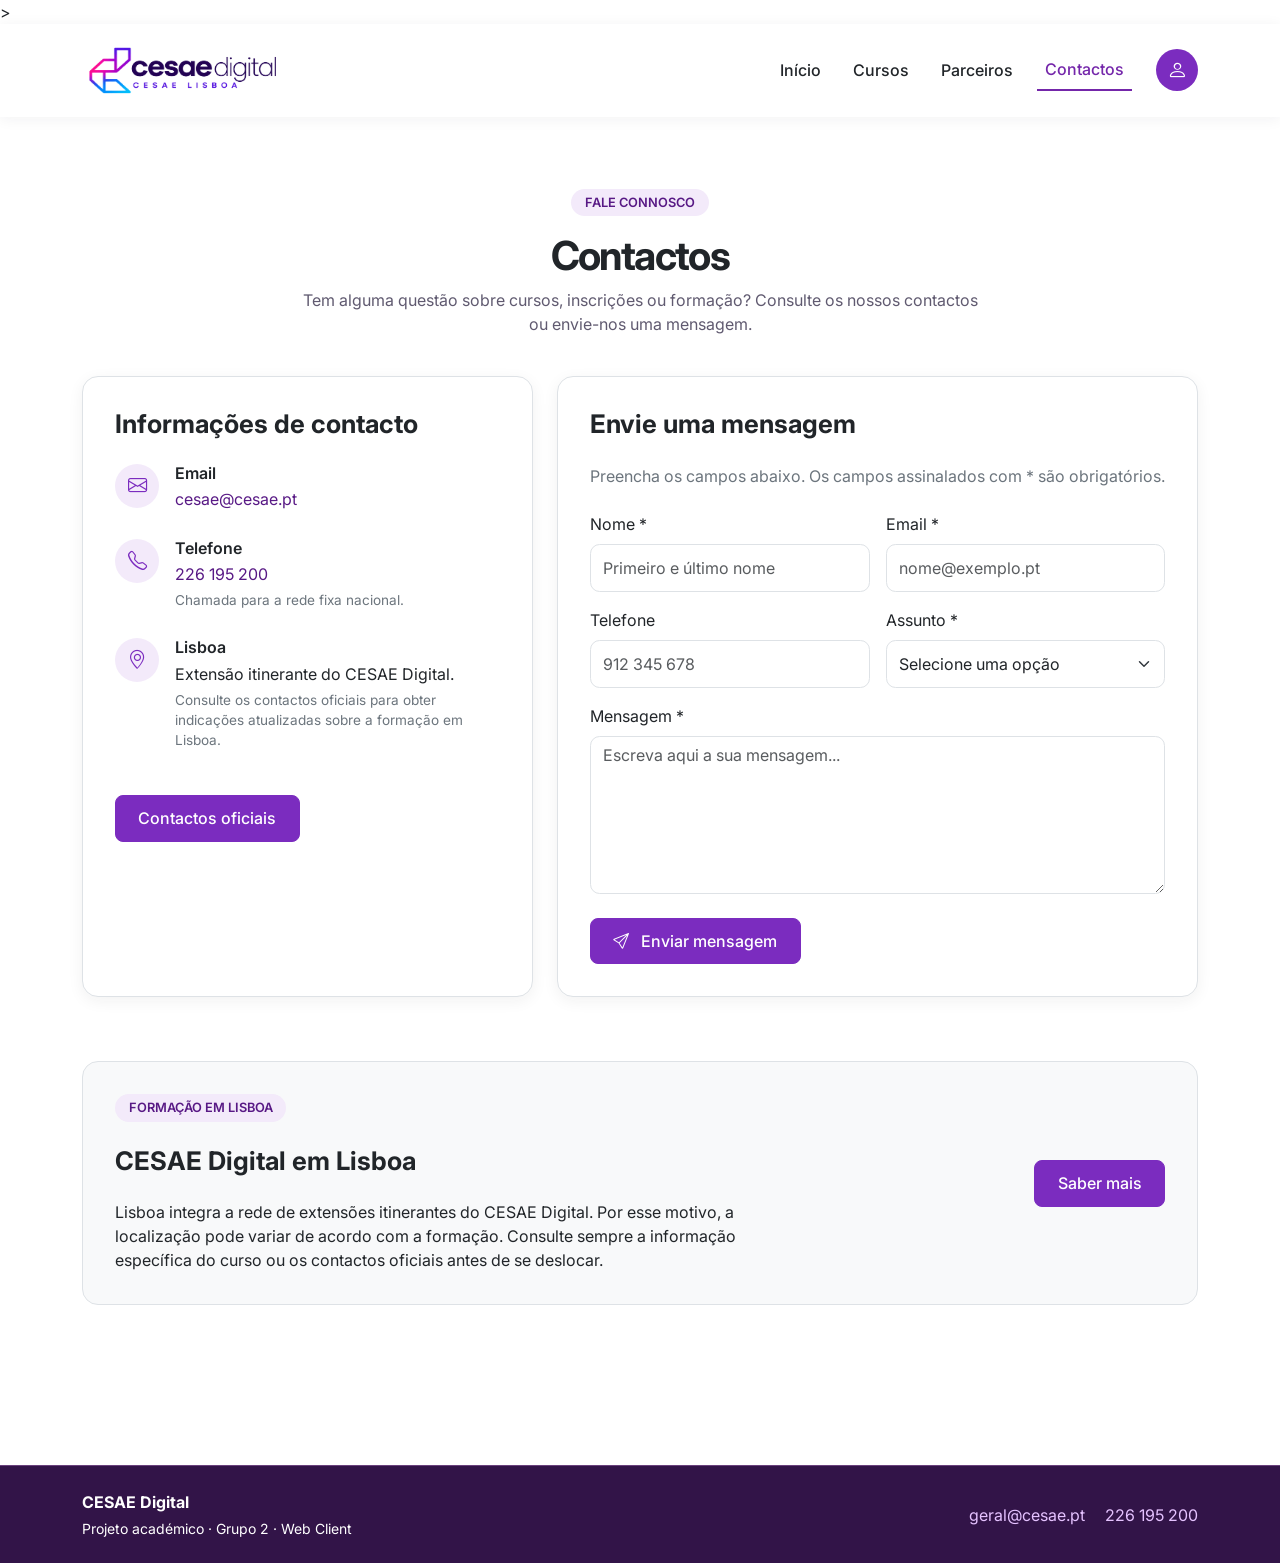
==== pages/contactos.html @ a9287a9b "Revert "Contactos uni index style"" ====
<!doctype html>
<html lang="pt-PT">

<head>
    <meta charset="UTF-8">

    <meta
        name="viewport"
        content="width=device-width, initial-scale=1.0"
    >

    <meta
        name="description"
        content="Contactos do CESAE Digital Lisboa. Consulte os contactos gerais ou envie uma mensagem."
    >

    <title>Contactos | CESAE Digital</title>

    <!-- Favicon -->
    <link rel="icon" href="/images/icons/favicon.png" type="image/png">
    >

    <!-- Fonte -->
    <link
        href="https://fonts.googleapis.com/css2?family=Inter:wght@400;500;600;700&display=swap"
        rel="stylesheet"
    >

    <!-- Bootstrap CSS -->
    <link
        href="https://cdn.jsdelivr.net/npm/bootstrap@5.3.8/dist/css/bootstrap.min.css"
        rel="stylesheet"
    >

    <!-- Bootstrap Icons -->
    <link
        href="https://cdn.jsdelivr.net/npm/bootstrap-icons@1.11.3/font/bootstrap-icons.min.css"
        rel="stylesheet"
    >

    <!-- CSS próprio -->
    <link
        rel="stylesheet"
        href="../css/contactos.css"
    >
</head>


<body>

    <!-- ========================================
         NAVBAR
         ======================================== -->

    <nav class="navbar navbar-expand-lg sticky-top">

        <div class="container">

            <!-- Logótipo -->
            <a
                class="navbar-brand"
                href="../index.html"
            >
                <img
                    src="../images/icons/cesae-digital-logo1.png"
                    alt="CESAE Digital"
                    class="logo-cesae"
                >
            </a>


            <!-- Botão hamburguer -->
            <button
                class="navbar-toggler"
                type="button"
                data-bs-toggle="collapse"
                data-bs-target="#mainNav"
                aria-controls="mainNav"
                aria-expanded="false"
                aria-label="Abrir menu"
            >
                <span class="navbar-toggler-icon"></span>
            </button>


            <!-- Menu -->
            <div
                class="collapse navbar-collapse"
                id="mainNav"
            >

                <ul
                    class="navbar-nav ms-auto align-items-lg-center gap-lg-3"
                >

                    <li class="nav-item">
                        <a
                            class="nav-link"
                            href="../index.html"
                        >
                            Início
                        </a>
                    </li>


                    <li class="nav-item">
                        <a
                            class="nav-link"
                            href="cursos.html"
                        >
                            Cursos
                        </a>
                    </li>


                    <li class="nav-item">
                        <a
                            class="nav-link"
                            href="parceiros.html"
                        >
                            Parceiros
                        </a>
                    </li>


                    <li class="nav-item">
                        <a
                            class="nav-link active"
                            aria-current="page"
                            href="contactos.html"
                        >
                            Contactos
                        </a>
                    </li>


                    <!-- Login -->
                    <li class="nav-item">

                        <a
                            class="btn-login ms-lg-2 mt-2 mt-lg-0"
                            href="login.html"
                            aria-label="Iniciar sessão"
                        >
                            <i class="bi bi-person"></i>
                        </a>

                    </li>

                </ul>

            </div>

        </div>

    </nav>


    <!-- ========================================
         CONTEÚDO PRINCIPAL
         ======================================== -->

    <main class="container pb-5">


        <!-- Cabeçalho -->
        <header class="page-header">

            <span class="eyebrow">
                FALE CONNOSCO
            </span>

            <h1>
                Contactos
            </h1>

            <p>
                Tem alguma questão sobre cursos, inscrições ou formação?
                Consulte os nossos contactos ou envie-nos uma mensagem.
            </p>

        </header>


        <!-- Contactos + formulário -->
        <section
            class="section-block"
            aria-labelledby="contactos-title"
        >

            <div class="row g-4 align-items-stretch">


                <!-- Informações -->
                <div class="col-12 col-lg-5">

                    <article class="contact-card h-100">

                        <h2
                            id="contactos-title"
                            class="section-heading"
                        >
                            Informações de contacto
                        </h2>


                        <!-- Email -->
                        <div class="contact-item">

                            <span
                                class="contact-icon"
                                aria-hidden="true"
                            >
                                <i class="bi bi-envelope"></i>
                            </span>

                            <div>

                                <h3>
                                    Email
                                </h3>

                                <a href="mailto:cesae@cesae.pt">
                                    cesae@cesae.pt
                                </a>

                            </div>

                        </div>


                        <!-- Telefone -->
                        <div class="contact-item">

                            <span
                                class="contact-icon"
                                aria-hidden="true"
                            >
                                <i class="bi bi-telephone"></i>
                            </span>

                            <div>

                                <h3>
                                    Telefone
                                </h3>

                                <a href="tel:+351226195200">
                                    226 195 200
                                </a>

                                <p class="contact-note">
                                    Chamada para a rede fixa nacional.
                                </p>

                            </div>

                        </div>


                        <!-- Lisboa -->
                        <div class="contact-item">

                            <span
                                class="contact-icon"
                                aria-hidden="true"
                            >
                                <i class="bi bi-geo-alt"></i>
                            </span>

                            <div>

                                <h3>
                                    Lisboa
                                </h3>

                                <p class="mb-1">
                                    Extensão itinerante do CESAE Digital.
                                </p>

                                <p class="contact-note">
                                    Consulte os contactos oficiais para obter
                                    indicações atualizadas sobre a formação em
                                    Lisboa.
                                </p>

                            </div>

                        </div>


                        <a
                            class="btn btn-brand mt-3"
                            href="https://www.cesaedigital.pt/fldrSite/pages/contact.aspx"
                            target="_blank"
                            rel="noopener noreferrer"
                        >
                            Contactos oficiais
                        </a>

                    </article>

                </div>


                <!-- Formulário -->
                <div class="col-12 col-lg-7">

                    <article class="contact-card h-100">

                        <h2 class="section-heading">
                            Envie uma mensagem
                        </h2>

                        <p class="form-intro">
                            Preencha os campos abaixo.
                            Os campos assinalados com * são obrigatórios.
                        </p>


                        <form
                            action="mailto:cesae@cesae.pt?subject=Contacto%20Website%20CESAE%20Lisboa"
                            method="post"
                            enctype="text/plain"
                        >

                            <div class="row g-3">


                                <!-- Nome -->
                                <div class="col-12 col-md-6">

                                    <label
                                        for="nome"
                                        class="form-label"
                                    >
                                        Nome *
                                    </label>

                                    <input
                                        type="text"
                                        class="form-control"
                                        id="nome"
                                        name="Nome"
                                        placeholder="Primeiro e último nome"
                                        autocomplete="name"
                                        required
                                    >

                                </div>


                                <!-- Email -->
                                <div class="col-12 col-md-6">

                                    <label
                                        for="email"
                                        class="form-label"
                                    >
                                        Email *
                                    </label>

                                    <input
                                        type="email"
                                        class="form-control"
                                        id="email"
                                        name="Email"
                                        placeholder="nome@exemplo.pt"
                                        autocomplete="email"
                                        required
                                    >

                                </div>


                                <!-- Telefone -->
                                <div class="col-12 col-md-6">

                                    <label
                                        for="telefone"
                                        class="form-label"
                                    >
                                        Telefone
                                    </label>

                                    <input
                                        type="tel"
                                        class="form-control"
                                        id="telefone"
                                        name="Telefone"
                                        placeholder="912 345 678"
                                        autocomplete="tel"
                                    >

                                </div>


                                <!-- Assunto -->
                                <div class="col-12 col-md-6">

                                    <label
                                        for="assunto"
                                        class="form-label"
                                    >
                                        Assunto *
                                    </label>

                                    <select
                                        class="form-select"
                                        id="assunto"
                                        name="Assunto"
                                        required
                                    >

                                        <option
                                            value=""
                                            selected
                                            disabled
                                        >
                                            Selecione uma opção
                                        </option>

                                        <option value="Cursos e formação">
                                            Cursos e formação
                                        </option>

                                        <option value="Inscrições">
                                            Inscrições
                                        </option>

                                        <option value="Empresas e parcerias">
                                            Empresas e parcerias
                                        </option>

                                        <option value="Outro">
                                            Outro
                                        </option>

                                    </select>

                                </div>


                                <!-- Mensagem -->
                                <div class="col-12">

                                    <label
                                        for="mensagem"
                                        class="form-label"
                                    >
                                        Mensagem *
                                    </label>

                                    <textarea
                                        class="form-control"
                                        id="mensagem"
                                        name="Mensagem"
                                        rows="6"
                                        placeholder="Escreva aqui a sua mensagem..."
                                        required
                                    ></textarea>

                                </div>


                                <!-- Botão -->
                                <div class="col-12 mt-4">

                                    <button
                                        class="btn btn-brand"
                                        type="submit"
                                    >
                                        <i class="bi bi-send me-2"></i>
                                        Enviar mensagem
                                    </button>

                                </div>

                            </div>

                        </form>

                    </article>

                </div>

            </div>

        </section>


        <!-- Informação Lisboa -->
        <section
            class="section-block location-section"
            aria-labelledby="lisboa-title"
        >

            <div class="row align-items-center g-4">

                <div class="col-12 col-lg-8">

                    <span class="eyebrow">
                        FORMAÇÃO EM LISBOA
                    </span>

                    <h2
                        id="lisboa-title"
                        class="section-heading mt-2"
                    >
                        CESAE Digital em Lisboa
                    </h2>

                    <p class="mb-0">
                        Lisboa integra a rede de extensões itinerantes do CESAE
                        Digital. Por esse motivo, a localização pode variar de
                        acordo com a formação. Consulte sempre a informação
                        específica do curso ou os contactos oficiais antes de se
                        deslocar.
                    </p>

                </div>


                <div class="col-12 col-lg-4 text-lg-end">

                    <a
                        class="btn btn-brand"
                        href="https://www.cesaedigital.pt/fldrSite/pages/contact.aspx"
                        target="_blank"
                        rel="noopener noreferrer"
                    >
                        Saber mais
                    </a>

                </div>

            </div>

        </section>

    </main>


    <!-- ========================================
         FOOTER
         ======================================== -->

    <footer class="footer-cesae text-white py-4 mt-5">

        <div class="container">

            <div class="row g-3 align-items-center">

                <div
                    class="col-12 col-md-7 text-center text-md-start"
                >

                    <strong>
                        CESAE Digital
                    </strong>

                    <p class="small mb-0 mt-1">
                        Projeto académico · Grupo 2 · Web Client
                    </p>

                </div>


                <div
                    class="col-12 col-md-5 text-center text-md-end"
                >

                    <a
                        class="footer-link me-3"
                        href="mailto:geral@cesae.pt"
                    >
                        geral@cesae.pt
                    </a>

                    <a
                        class="footer-link"
                        href="tel:+351226195200"
                    >
                        226 195 200
                    </a>

                </div>

            </div>

        </div>

    </footer>


    <!-- Bootstrap JavaScript -->
    <script
        src="https://cdn.jsdelivr.net/npm/bootstrap@5.3.8/dist/js/bootstrap.bundle.min.js"
    ></script>

</body>

</html>
---- css/contactos.css ----
/* ========================================
   ESTILOS GERAIS
   ======================================== */

:root {
    --cesae-purple: #7b2cbf;
    --cesae-purple-dark: #581985;
    --cesae-purple-light: #f3eafa;
    --cesae-border: #dee2e6;
    --cesae-text: #212529;
}

body {
    font-family: "Inter", sans-serif;
    color: var(--cesae-text);
    background-color: #ffffff;
}


/* ========================================
   NAVBAR
   ======================================== */

.navbar {
    background: #ffffff;
    box-shadow: 0 2px 14px rgba(41, 36, 58, 0.06);
}

.navbar-brand {
    color: var(--cesae-purple-dark);
    font-weight: 700;
    letter-spacing: -0.03em;
}

/* Logótipo CESAE */
.navbar-brand img {
    object-fit: contain;
}

.navbar-brand .logo-cesae {
    width: 200px;
    height: auto;
    max-width: 100%;
}

/* Links */
.nav-link {
    color: var(--cesae-text);
    font-weight: 500;
}

.nav-link:hover,
.nav-link.active {
    color: #7426AA !important;
    border-bottom: 2px solid #7426AA;
}

/* Botão de login */
.btn-login {
    display: inline-flex;
    align-items: center;
    justify-content: center;

    background-color: #f0e4fa;
    color: #7426AA;

    border-radius: 10px;

    width: 44px;
    height: 44px;

    text-decoration: none;
    font-size: 24px;
}

.btn-login:hover {
    background-color: #e5d0f5;
    color: #581985;
}


/* Login */

.btn-login {
    width: 42px;
    height: 42px;

    display: inline-flex;
    align-items: center;
    justify-content: center;

    border-radius: 50%;

    background-color: var(--cesae-purple);
    color: #ffffff;

    text-decoration: none;

    font-size: 1.25rem;
}

.btn-login:hover {
    background-color: var(--cesae-purple-dark);
    color: #ffffff;
}


/* ========================================
   CABEÇALHO DA PÁGINA
   ======================================== */

.page-header {
    padding: 4.5rem 0 2.5rem;
    text-align: center;
}

.page-header h1 {
    font-weight: 700;
    letter-spacing: -0.04em;
}

.page-header p {
    max-width: 680px;
    margin: auto;
    color: #605a70;
}

/* Etiqueta "FALE CONNOSCO" */
.eyebrow {
    display: inline-block;
    background: var(--cesae-purple-light);
    color: var(--cesae-purple-dark);
    padding: 0.25rem 0.85rem;
    border-radius: 99px;
    font-size: 0.8rem;
    font-weight: 600;
    margin-bottom: 1rem;
}


/* ========================================
   SECÇÕES
   ======================================== */

.section-block {
    margin-bottom: 4rem;
}

.section-heading {
    font-size: 1.6rem;
    font-weight: 700;

    margin-bottom: 1.5rem;
}


/* ========================================
   CARTÕES DE CONTACTO
   ======================================== */

.contact-card {
    height: 100%;

    padding: 2rem;

    background-color: #ffffff;

    border: 1px solid var(--cesae-border);
    border-radius: 1rem;

    box-shadow:
        0 0.25rem 1rem rgba(33, 37, 41, 0.06);
}

.contact-item {
    display: flex;
    align-items: flex-start;

    gap: 1rem;

    margin-bottom: 1.75rem;
}

.contact-icon {
    width: 44px;
    height: 44px;

    flex: 0 0 44px;

    display: inline-flex;
    align-items: center;
    justify-content: center;

    border-radius: 50%;

    background-color: var(--cesae-purple-light);
    color: var(--cesae-purple);

    font-size: 1.2rem;
}

.contact-item h3 {
    margin-bottom: 0.25rem;

    font-size: 1rem;
    font-weight: 600;
}

.contact-item a {
    color: var(--cesae-purple-dark);
    text-decoration: none;
}

.contact-item a:hover {
    text-decoration: underline;
}

.contact-note {
    margin: 0.25rem 0 0;

    color: #6c757d;
    font-size: 0.85rem;
}

.contact-card {
    transition:
        transform 0.2s,
        box-shadow 0.2s;
}

.contact-card:hover {
    transform: translateY(-3px);
    box-shadow: 0 9px 24px rgba(41, 36, 58, 0.09);
}


/* ========================================
   FORMULÁRIO
   ======================================== */

.form-intro {
    margin-bottom: 1.5rem;

    color: #6c757d;
}

.form-control,
.form-select {
    min-height: 48px;

    border-radius: 0.6rem;
}

textarea.form-control {
    min-height: 150px;
}

.form-control:focus,
.form-select:focus {
    border-color: var(--cesae-purple);

    box-shadow:
        0 0 0 0.25rem rgba(123, 44, 191, 0.15);
}


/* ========================================
   BOTÕES
   ======================================== */

.btn-brand {
    padding: 0.65rem 1.4rem;

    background-color: var(--cesae-purple);
    color: #ffffff;

    border: 1px solid var(--cesae-purple);
    border-radius: 0.5rem;

    font-weight: 500;
}

.btn-brand:hover,
.btn-brand:focus {
    background-color: var(--cesae-purple-dark);
    color: #ffffff;

    border-color: var(--cesae-purple-dark);
}


/* ========================================
   LISBOA
   ======================================== */

.location-section {
    padding: 2rem;

    background-color: #f8f9fa;

    border: 1px solid var(--cesae-border);
    border-radius: 1rem;
}


/* ========================================
   FOOTER
   ======================================== */

.footer-cesae {
    background-color: #321448;
    color: #ffffff;
    border-top: 1px solid #69417c;
}

/* Links do footer */
.footer-link {
    color: #e5c2ff;
    text-decoration: none;
}

.footer-link:hover {
    color: #ffffff;
    text-decoration: underline;
}

/* ========================================
   RESPONSIVIDADE
   ======================================== */

@media (max-width: 991.98px) {

    .navbar-collapse {
        padding: 1rem 0;
    }

    .navbar-nav {
        align-items: flex-start !important;
    }

    .btn-login {
        margin-left: 0 !important;
    }
}


@media (max-width: 767.98px) {

    .page-header {
        padding: 2.5rem 0 2rem;
    }

    .contact-card {
        padding: 1.5rem;
    }

    .section-block {
        margin-bottom: 3rem;
    }
}
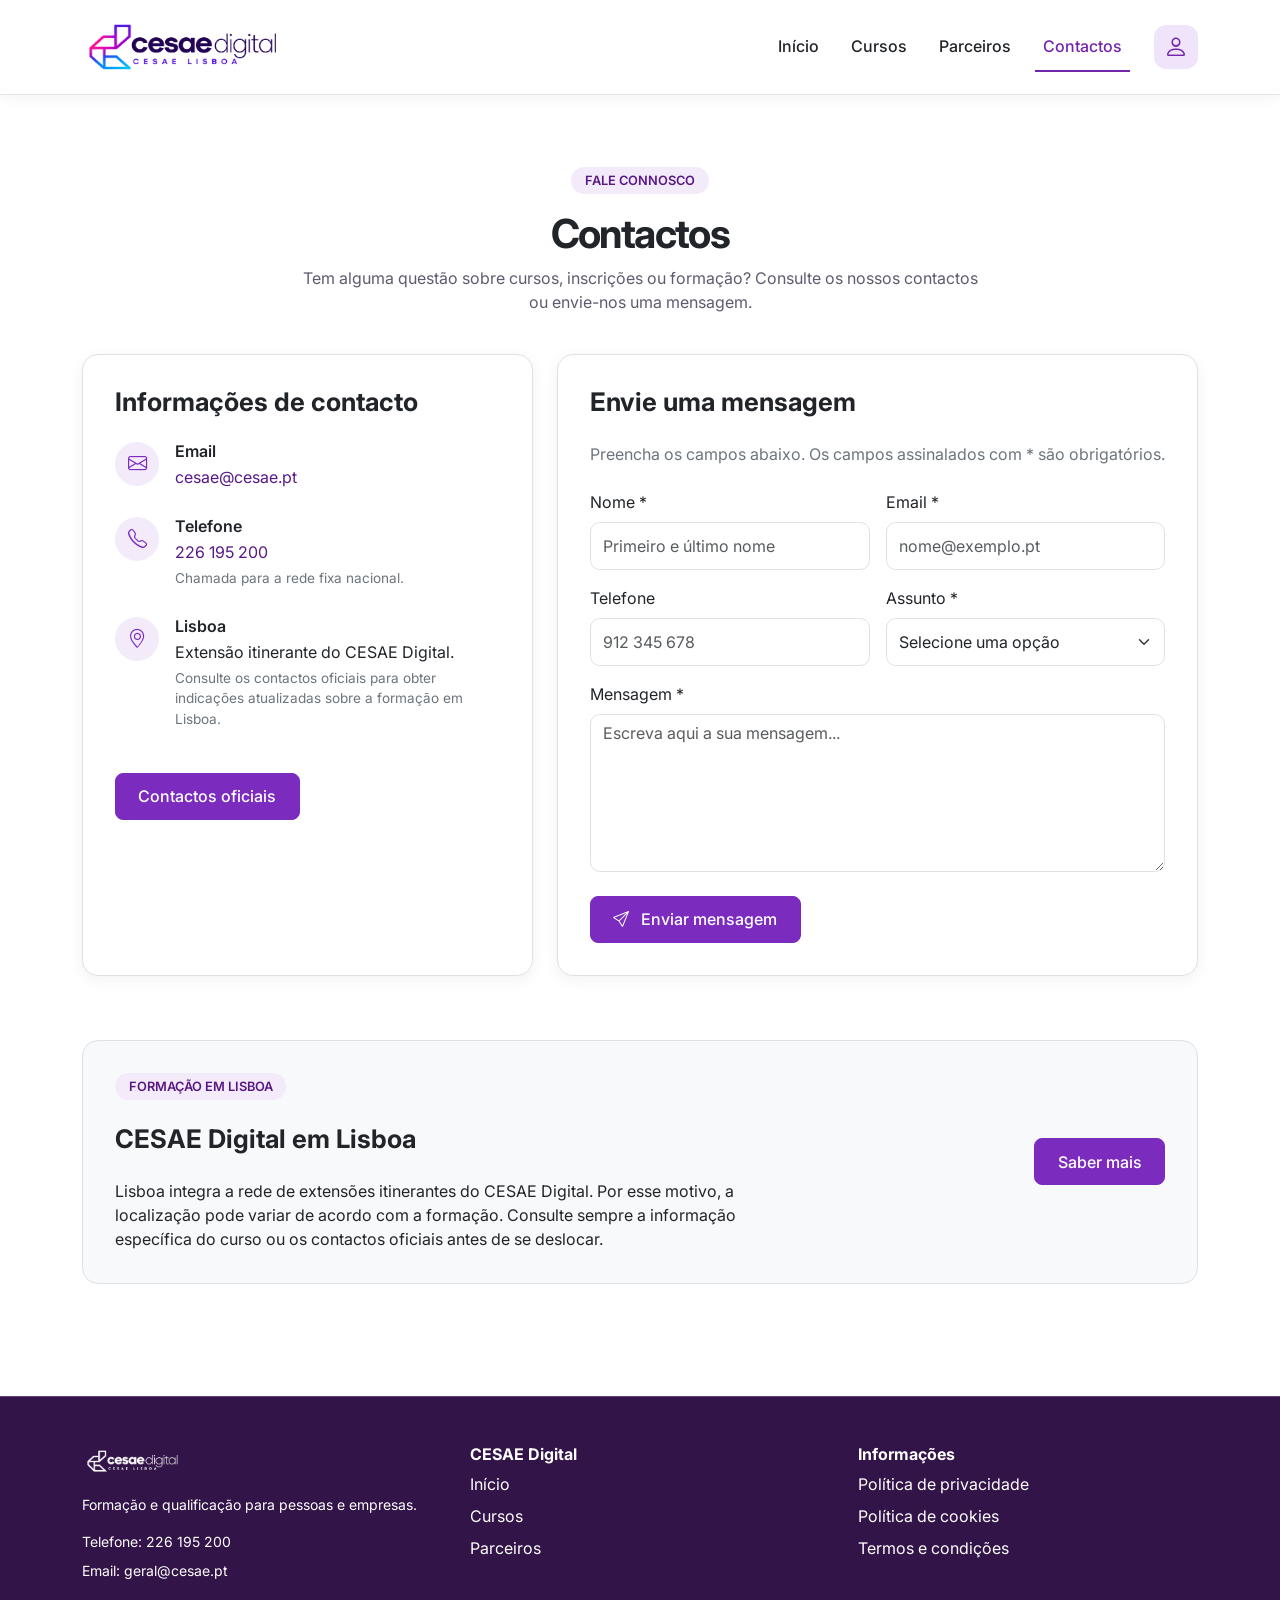
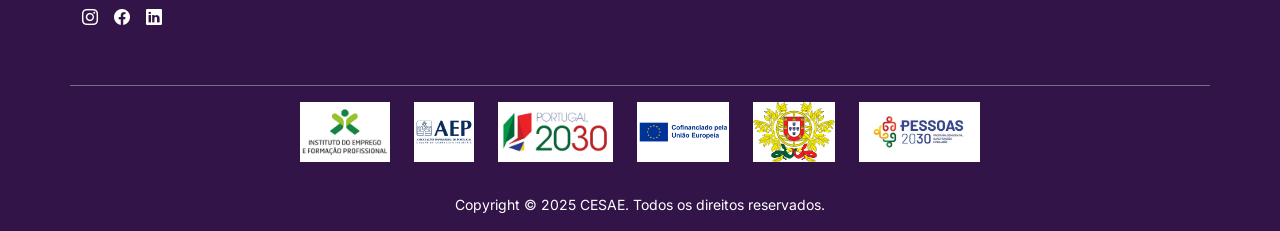
==== commit 0c35151b: "Corrigi caminhos no footer de todas as páginas." ====
--- a/pages/contactos.html
+++ b/pages/contactos.html
@@ -4,156 +4,74 @@
 <head>
     <meta charset="UTF-8">
 
-    <meta
-        name="viewport"
-        content="width=device-width, initial-scale=1.0"
-    >
-
-    <meta
-        name="description"
-        content="Contactos do CESAE Digital Lisboa. Consulte os contactos gerais ou envie uma mensagem."
-    >
+    <meta name="viewport" content="width=device-width, initial-scale=1.0">
+
+    <meta name="description"
+        content="Contactos do CESAE Digital Lisboa. Consulte os contactos gerais ou envie uma mensagem.">
 
     <title>Contactos | CESAE Digital</title>
 
-    <!-- Favicon -->
     <link rel="icon" href="/images/icons/favicon.png" type="image/png">
-    >
-
-    <!-- Fonte -->
-    <link
-        href="https://fonts.googleapis.com/css2?family=Inter:wght@400;500;600;700&display=swap"
-        rel="stylesheet"
-    >
-
-    <!-- Bootstrap CSS -->
-    <link
-        href="https://cdn.jsdelivr.net/npm/bootstrap@5.3.8/dist/css/bootstrap.min.css"
-        rel="stylesheet"
-    >
-
-    <!-- Bootstrap Icons -->
-    <link
-        href="https://cdn.jsdelivr.net/npm/bootstrap-icons@1.11.3/font/bootstrap-icons.min.css"
-        rel="stylesheet"
-    >
+
+    <!-- Fonte global: Inter, utilizada em todo o site -->
+    <link href="https://fonts.googleapis.com/css2?family=Inter:wght@400;500;600;700;800&display=swap" rel="stylesheet">
+
+    <!-- Bootstrap 5.3: grelha, componentes e utilitários de layout -->
+    <link href="https://cdn.jsdelivr.net/npm/bootstrap@5.3.8/dist/css/bootstrap.min.css" rel="stylesheet">
+
+    <!-- Bootstrap Icons: ícones de perfil, redes sociais e outros elementos -->
+    <link href="https://cdn.jsdelivr.net/npm/bootstrap-icons@1.11.3/font/bootstrap-icons.min.css" rel="stylesheet">
+
+    <!-- CSS global: estilos partilhados por todas as páginas -->
+    <link rel="stylesheet" href="../css/style.css">
 
     <!-- CSS próprio -->
-    <link
-        rel="stylesheet"
-        href="../css/contactos.css"
-    >
+    <link rel="stylesheet" href="../css/contactos.css">
 </head>
 
 
 <body>
 
     <!-- ========================================
-         NAVBAR
-         ======================================== -->
-
-    <nav class="navbar navbar-expand-lg sticky-top">
-
+        NABVAR
+    ========================================= -->
+
+    <nav class="navbar navbar-expand-lg sticky-top bg-white">
         <div class="container">
-
-            <!-- Logótipo -->
-            <a
-                class="navbar-brand"
-                href="../index.html"
-            >
-                <img
-                    src="../images/icons/cesae-digital-logo1.png"
-                    alt="CESAE Digital"
-                    class="logo-cesae"
-                >
+            <a class="navbar-brand" href="/index.html">
+                <img src="../images/icons/cesae-digital-logo1.png" alt="CESAE Digital" class="logo-cesae">
             </a>
 
-
-            <!-- Botão hamburguer -->
-            <button
-                class="navbar-toggler"
-                type="button"
-                data-bs-toggle="collapse"
-                data-bs-target="#mainNav"
-                aria-controls="mainNav"
-                aria-expanded="false"
-                aria-label="Abrir menu"
-            >
+            <button class="navbar-toggler" type="button" data-bs-toggle="collapse" data-bs-target="#mainNav"
+                aria-controls="mainNav" aria-expanded="false" aria-label="Abrir menu">
                 <span class="navbar-toggler-icon"></span>
             </button>
 
-
-            <!-- Menu -->
-            <div
-                class="collapse navbar-collapse"
-                id="mainNav"
-            >
-
-                <ul
-                    class="navbar-nav ms-auto align-items-lg-center gap-lg-3"
-                >
-
+            <div class="collapse navbar-collapse" id="mainNav">
+                <ul class="navbar-nav ms-auto align-items-lg-center gap-lg-3">
                     <li class="nav-item">
-                        <a
-                            class="nav-link"
-                            href="../index.html"
-                        >
-                            Início
-                        </a>
+                        <a class="nav-link" aria-current="page" href="index.html">Início</a>
                     </li>
-
-
                     <li class="nav-item">
-                        <a
-                            class="nav-link"
-                            href="cursos.html"
-                        >
-                            Cursos
-                        </a>
+                        <a class="nav-link" href="cursos.html">Cursos</a>
                     </li>
-
-
                     <li class="nav-item">
-                        <a
-                            class="nav-link"
-                            href="parceiros.html"
-                        >
-                            Parceiros
-                        </a>
+                        <a class="nav-link" href="parceiros.html">Parceiros</a>
                     </li>
-
-
                     <li class="nav-item">
-                        <a
-                            class="nav-link active"
-                            aria-current="page"
-                            href="contactos.html"
-                        >
-                            Contactos
-                        </a>
+                        <a class="nav-link active" href="contactos.html">Contactos</a>
                     </li>
-
-
-                    <!-- Login -->
                     <li class="nav-item">
-
-                        <a
-                            class="btn-login ms-lg-2 mt-2 mt-lg-0"
-                            href="login.html"
-                            aria-label="Iniciar sessão"
-                        >
-                            <i class="bi bi-person"></i>
-                        </a>
-
+                        <a class="btn-login ms-lg-2" href="#" aria-label="Iniciar sessão">
+                            <i class="bi bi-person" aria-hidden="true"></i>
+                        </a>
                     </li>
-
                 </ul>
-
             </div>
-
         </div>
-
     </nav>
+
+    <!-- Fim da navbar -->
 
 
     <!-- ========================================
@@ -183,10 +101,7 @@
 
 
         <!-- Contactos + formulário -->
-        <section
-            class="section-block"
-            aria-labelledby="contactos-title"
-        >
+        <section class="section-block" aria-labelledby="contactos-title">
 
             <div class="row g-4 align-items-stretch">
 
@@ -196,10 +111,7 @@
 
                     <article class="contact-card h-100">
 
-                        <h2
-                            id="contactos-title"
-                            class="section-heading"
-                        >
+                        <h2 id="contactos-title" class="section-heading">
                             Informações de contacto
                         </h2>
 
@@ -207,10 +119,7 @@
                         <!-- Email -->
                         <div class="contact-item">
 
-                            <span
-                                class="contact-icon"
-                                aria-hidden="true"
-                            >
+                            <span class="contact-icon" aria-hidden="true">
                                 <i class="bi bi-envelope"></i>
                             </span>
 
@@ -228,14 +137,10 @@
 
                         </div>
 
-
                         <!-- Telefone -->
                         <div class="contact-item">
 
-                            <span
-                                class="contact-icon"
-                                aria-hidden="true"
-                            >
+                            <span class="contact-icon" aria-hidden="true">
                                 <i class="bi bi-telephone"></i>
                             </span>
 
@@ -261,10 +166,7 @@
                         <!-- Lisboa -->
                         <div class="contact-item">
 
-                            <span
-                                class="contact-icon"
-                                aria-hidden="true"
-                            >
+                            <span class="contact-icon" aria-hidden="true">
                                 <i class="bi bi-geo-alt"></i>
                             </span>
 
@@ -289,12 +191,8 @@
                         </div>
 
 
-                        <a
-                            class="btn btn-brand mt-3"
-                            href="https://www.cesaedigital.pt/fldrSite/pages/contact.aspx"
-                            target="_blank"
-                            rel="noopener noreferrer"
-                        >
+                        <a class="btn btn-brand mt-3" href="https://www.cesaedigital.pt/fldrSite/pages/contact.aspx"
+                            target="_blank" rel="noopener noreferrer">
                             Contactos oficiais
                         </a>
 
@@ -318,11 +216,8 @@
                         </p>
 
 
-                        <form
-                            action="mailto:cesae@cesae.pt?subject=Contacto%20Website%20CESAE%20Lisboa"
-                            method="post"
-                            enctype="text/plain"
-                        >
+                        <form action="mailto:cesae@cesae.pt?subject=Contacto%20Website%20CESAE%20Lisboa" method="post"
+                            enctype="text/plain">
 
                             <div class="row g-3">
 
@@ -330,22 +225,12 @@
                                 <!-- Nome -->
                                 <div class="col-12 col-md-6">
 
-                                    <label
-                                        for="nome"
-                                        class="form-label"
-                                    >
+                                    <label for="nome" class="form-label">
                                         Nome *
                                     </label>
 
-                                    <input
-                                        type="text"
-                                        class="form-control"
-                                        id="nome"
-                                        name="Nome"
-                                        placeholder="Primeiro e último nome"
-                                        autocomplete="name"
-                                        required
-                                    >
+                                    <input type="text" class="form-control" id="nome" name="Nome"
+                                        placeholder="Primeiro e último nome" autocomplete="name" required>
 
                                 </div>
 
@@ -353,22 +238,12 @@
                                 <!-- Email -->
                                 <div class="col-12 col-md-6">
 
-                                    <label
-                                        for="email"
-                                        class="form-label"
-                                    >
+                                    <label for="email" class="form-label">
                                         Email *
                                     </label>
 
-                                    <input
-                                        type="email"
-                                        class="form-control"
-                                        id="email"
-                                        name="Email"
-                                        placeholder="nome@exemplo.pt"
-                                        autocomplete="email"
-                                        required
-                                    >
+                                    <input type="email" class="form-control" id="email" name="Email"
+                                        placeholder="nome@exemplo.pt" autocomplete="email" required>
 
                                 </div>
 
@@ -376,21 +251,12 @@
                                 <!-- Telefone -->
                                 <div class="col-12 col-md-6">
 
-                                    <label
-                                        for="telefone"
-                                        class="form-label"
-                                    >
+                                    <label for="telefone" class="form-label">
                                         Telefone
                                     </label>
 
-                                    <input
-                                        type="tel"
-                                        class="form-control"
-                                        id="telefone"
-                                        name="Telefone"
-                                        placeholder="912 345 678"
-                                        autocomplete="tel"
-                                    >
+                                    <input type="tel" class="form-control" id="telefone" name="Telefone"
+                                        placeholder="912 345 678" autocomplete="tel">
 
                                 </div>
 
@@ -398,25 +264,13 @@
                                 <!-- Assunto -->
                                 <div class="col-12 col-md-6">
 
-                                    <label
-                                        for="assunto"
-                                        class="form-label"
-                                    >
+                                    <label for="assunto" class="form-label">
                                         Assunto *
                                     </label>
 
-                                    <select
-                                        class="form-select"
-                                        id="assunto"
-                                        name="Assunto"
-                                        required
-                                    >
-
-                                        <option
-                                            value=""
-                                            selected
-                                            disabled
-                                        >
+                                    <select class="form-select" id="assunto" name="Assunto" required>
+
+                                        <option value="" selected disabled>
                                             Selecione uma opção
                                         </option>
 
@@ -444,21 +298,12 @@
                                 <!-- Mensagem -->
                                 <div class="col-12">
 
-                                    <label
-                                        for="mensagem"
-                                        class="form-label"
-                                    >
+                                    <label for="mensagem" class="form-label">
                                         Mensagem *
                                     </label>
 
-                                    <textarea
-                                        class="form-control"
-                                        id="mensagem"
-                                        name="Mensagem"
-                                        rows="6"
-                                        placeholder="Escreva aqui a sua mensagem..."
-                                        required
-                                    ></textarea>
+                                    <textarea class="form-control" id="mensagem" name="Mensagem" rows="6"
+                                        placeholder="Escreva aqui a sua mensagem..." required></textarea>
 
                                 </div>
 
@@ -466,10 +311,7 @@
                                 <!-- Botão -->
                                 <div class="col-12 mt-4">
 
-                                    <button
-                                        class="btn btn-brand"
-                                        type="submit"
-                                    >
+                                    <button class="btn btn-brand" type="submit">
                                         <i class="bi bi-send me-2"></i>
                                         Enviar mensagem
                                     </button>
@@ -490,10 +332,7 @@
 
 
         <!-- Informação Lisboa -->
-        <section
-            class="section-block location-section"
-            aria-labelledby="lisboa-title"
-        >
+        <section class="section-block location-section" aria-labelledby="lisboa-title">
 
             <div class="row align-items-center g-4">
 
@@ -503,10 +342,7 @@
                         FORMAÇÃO EM LISBOA
                     </span>
 
-                    <h2
-                        id="lisboa-title"
-                        class="section-heading mt-2"
-                    >
+                    <h2 id="lisboa-title" class="section-heading mt-2">
                         CESAE Digital em Lisboa
                     </h2>
 
@@ -523,12 +359,8 @@
 
                 <div class="col-12 col-lg-4 text-lg-end">
 
-                    <a
-                        class="btn btn-brand"
-                        href="https://www.cesaedigital.pt/fldrSite/pages/contact.aspx"
-                        target="_blank"
-                        rel="noopener noreferrer"
-                    >
+                    <a class="btn btn-brand" href="https://www.cesaedigital.pt/fldrSite/pages/contact.aspx"
+                        target="_blank" rel="noopener noreferrer">
                         Saber mais
                     </a>
 
@@ -545,59 +377,133 @@
          FOOTER
          ======================================== -->
 
-    <footer class="footer-cesae text-white py-4 mt-5">
-
-        <div class="container">
-
-            <div class="row g-3 align-items-center">
-
-                <div
-                    class="col-12 col-md-7 text-center text-md-start"
-                >
-
-                    <strong>
-                        CESAE Digital
-                    </strong>
-
-                    <p class="small mb-0 mt-1">
-                        Projeto académico · Grupo 2 · Web Client
+    <footer class="footer-cesae text-white">
+
+        <div class="container py-4 py-lg-5">
+
+            <div class="row g-4 g-lg-5">
+
+                <!-- Contactos -->
+
+                <div class="col-12 col-md-5 col-lg-4">
+
+                    <img src="../images/icons/cesae-digital-logo-white.png" alt="CESAE Digital"
+                        class="footer-logo mb-3">
+
+                    <p class="small">
+                        Formação e qualificação para pessoas e empresas.
                     </p>
 
+                    <address class="small">
+                        Telefone:
+                        <a href="tel:+351226195200" class="footer-link">
+                            226 195 200
+                        </a>
+                        <br>
+
+                        Email:
+                        <a href="mailto:geral@cesae.pt" class="footer-link">
+                            geral@cesae.pt
+                        </a>
+                    </address>
+
+                    <nav aria-label="Redes sociais" class="d-flex gap-3">
+
+                        <a href="https://www.instagram.com/cesae.digital" target="_blank" class="footer-link" aria-label="Instagram">
+                            <i class="bi bi-instagram" aria-hidden="true"></i>
+                        </a>
+ 
+                        <a href="https://www.facebook.com/CesaeDigital" target="_blank"class="footer-link" aria-label="Facebook">
+                            <i class="bi bi-facebook" aria-hidden="true"></i>
+                        </a>
+
+                        <a href="https://www.linkedin.com/school/cesae-digital/posts/?feedView=all" target="_blank" class="footer-link"
+                            aria-label="LinkedIn">
+                            <i class="bi bi-linkedin" aria-hidden="true"></i>
+                        </a>
+
+                    </nav>
+
                 </div>
 
 
-                <div
-                    class="col-12 col-md-5 text-center text-md-end"
-                >
-
-                    <a
-                        class="footer-link me-3"
-                        href="mailto:geral@cesae.pt"
-                    >
-                        geral@cesae.pt
-                    </a>
-
-                    <a
-                        class="footer-link"
-                        href="tel:+351226195200"
-                    >
-                        226 195 200
-                    </a>
-
-                </div>
+                <!-- Navegação -->
+
+                <nav class="col-6 col-md-3 col-lg-4" aria-label="Navegação do rodapé">
+
+                    <h2 class="h6 fw-bold">CESAE Digital</h2>
+
+                    <ul class="list-unstyled footer-list">
+                        <li><a href="../index.html" class="footer-link">Início</a></li>
+                        <li><a href="../pages/cursos.html" class="footer-link">Cursos</a></li>
+                        <li><a href="../pages/parceiros.html" class="footer-link">Parceiros</a></li>
+                    </ul>
+
+                </nav>
+
+
+                <!-- Informação legal -->
+
+                <nav class="col-6 col-md-4 col-lg-4" aria-label="Informação legal">
+
+                    <h2 class="h6 fw-bold">Informações</h2>
+
+                    <ul class="list-unstyled footer-list">
+                        <li><a href="https://www.cesaedigital.pt/fldrSite/pages/privacyPolicy.aspx" target="_blank"                                class="footer-link">Política de privacidade</a></li>
+                        <li><a href="https://www.cesaedigital.pt/fldrSite/pages/cookies.aspx" target="_blank"
+                                class="footer-link">Política de cookies</a></li>
+                        <li><a href="https://www.cesaedigital.pt/fldrSite/pages/termsAndConditions.aspx" target="_blank"
+                                class="footer-link">Termos e condições</a></li>
+                    </ul>
+
+                </nav>
 
             </div>
-
         </div>
 
+
+        <!-- Entidades institucionais -->
+
+        <div class="container border-top border-secondary py-3">
+
+            <div class="d-flex flex-wrap justify-content-center align-items-center gap-4">
+
+                <img src="../images/footer/iefp.png" alt="IEFP" class="footer-institutional-logo" loading="lazy">
+
+                <img src="../images/footer/aep.png" alt="AEP" class="footer-institutional-logo" loading="lazy">
+
+                <img src="../images/footer/apoio-1.png" alt="Entidade institucional" class="footer-institutional-logo"
+                    loading="lazy">
+
+                <img src="../images/footer/apoio-2.png" alt="Entidade institucional" class="footer-institutional-logo"
+                    loading="lazy">
+
+                <img src="../images/footer/apoio-3.png" alt="Entidade institucional" class="footer-institutional-logo"
+                    loading="lazy">
+
+                <img src="../images/footer/apoio-4.png" alt="Entidade institucional" class="footer-institutional-logo"
+                    loading="lazy">
+
+            </div>
+
+        </div>
+
+
+        <div class="container text-center py-3">
+
+            <p class="small mb-0">
+                Copyright © 2025 CESAE. Todos os direitos reservados.
+            </p>
+
+        </div>
+
     </footer>
 
 
     <!-- Bootstrap JavaScript -->
-    <script
-        src="https://cdn.jsdelivr.net/npm/bootstrap@5.3.8/dist/js/bootstrap.bundle.min.js"
-    ></script>
+
+    <script src="https://cdn.jsdelivr.net/npm/bootstrap@5.3.8/dist/js/bootstrap.bundle.min.js"></script>
 
 </body>
 
-</html>
+</html>
--- a/css/style.css
+++ b/css/style.css
@@ -0,0 +1,301 @@
+
+/* ========================================
+   1. VARIÁVEIS GLOBAIS
+======================================== */
+
+:root {
+    --cor-primaria: #7B2CBF;
+    --cor-secundaria: #21162f;
+    --cor-texto: #17152b;
+    --cor-fundo: #ffffff;
+    --cor-fundo-claro: #f7f5fa;
+    --cor-texto-claro: #ffffff;
+    --cor-borda: #eadcf9;
+    --cor-destaque: #d8b4ff;
+
+    --fonte-principal: 'Inter', sans-serif;
+
+    --raio-cartao: 12px;
+    --sombra-cartao: 0 4px 16px rgba(0, 0, 0, 0.08);
+}
+
+/* ========================================
+   2. ESTILOS GERAIS
+======================================== */
+
+* {
+    box-sizing: border-box;
+}
+
+body {
+    margin: 0;
+    font-family: var(--fonte-principal);
+    color: var(--cor-texto);
+    background-color: var(--cor-fundo);
+}
+
+img {
+    max-width: 100%;
+    height: auto;
+}
+
+a {
+    text-decoration: none;
+}
+
+/* ========================================
+   3. LOGÓTIPO
+======================================== */
+
+.logo-cesae {
+    display: block;
+    width: 200px;
+    max-width: 100%;
+    height: auto;
+    object-fit: contain;
+}
+
+/* ========================================
+   4. NAVBAR
+   Referência visual: página Cursos
+======================================== */
+
+.navbar {
+    position: relative;
+    z-index: 1030;
+    min-height: 94px;
+    padding: 0;
+    background-color: #ffffff;
+    border-bottom: 1px solid #e5e5e5;
+    box-shadow: 0 2px 14px rgba(41, 36, 58, 0.06);
+}
+
+.navbar .container {
+    min-height: 94px;
+}
+
+.navbar .navbar-brand {
+    display: flex;
+    align-items: center;
+    margin-right: auto;
+}
+
+.navbar .navbar-brand img,
+.navbar .logo-cesae {
+    display: block;
+    width: 200px;
+    max-width: 100%;
+    height: auto;
+    object-fit: contain;
+}
+
+/* Links de navegação */
+
+.navbar .navbar-nav {
+    align-items: center;
+    gap: 1.25rem;
+}
+
+.navbar .nav-link {
+    position: relative;
+    display: inline-block;
+    padding: 12px 8px;
+    border-bottom: 2px solid transparent;
+    color: #212529;
+    font-family: "Inter", sans-serif;
+    font-size: 16px;
+    font-weight: 500;
+    transition: color 0.2s ease, border-color 0.2s ease;
+}
+
+.navbar .nav-link:hover,
+.navbar .nav-link.active {
+    color: #7426AA;
+    border-bottom-color: #7426AA;
+}
+
+.navbar .nav-link:focus-visible {
+    outline: 2px solid var(--cor-primaria);
+    outline-offset: 3px;
+}
+
+/* Botão de perfil */
+
+.navbar .btn-login {
+    display: inline-flex;
+    align-items: center;
+    justify-content: center;
+    width: 44px;
+    height: 44px;
+    margin-left: 0.5rem;
+    padding: 0;
+    color: #7426AA;
+    background-color: #f0e4fa;
+    border: none;
+    border-radius: 12px;
+    font-size: 24px;
+    line-height: 1;
+    text-decoration: none;
+    transition: background-color 0.2s ease, color 0.2s ease;
+}
+
+.navbar .btn-login:hover {
+    color: #581985;
+    background-color: #e5d0f5;
+}
+
+.navbar .btn-login i {
+    line-height: 1;
+}
+
+.navbar .btn-login:focus-visible {
+    outline: 2px solid var(--cor-primaria);
+    outline-offset: 3px;
+}
+
+/* Botão de menu mobile */
+
+.navbar .navbar-toggler {
+    border-color: var(--cor-borda);
+}
+
+.navbar .navbar-toggler:focus {
+    box-shadow: 0 0 0 0.15rem rgba(121, 40, 200, 0.2);
+}
+
+/* ========================================
+   5. BOTÕES
+======================================== */
+
+.btn-brand {
+    padding: 10px 22px;
+    color: var(--cor-texto-claro);
+    background-color: var(--cor-primaria);
+    border: 1px solid var(--cor-primaria);
+    border-radius: 6px;
+    font-weight: 600;
+    transition:
+        background-color 0.2s ease,
+        border-color 0.2s ease;
+}
+
+.btn-brand:hover,
+.btn-brand:focus-visible {
+    color: var(--cor-texto-claro);
+    background-color: var(--cor-secundaria);
+    border-color: var(--cor-secundaria);
+}
+
+/* ========================================
+   6. RODAPÉ
+======================================== */
+
+.footer-cesae {
+    color: var(--cor-texto-claro);
+    background-color: var(--cor-secundaria);
+}
+
+.footer-cesae a {
+    color: var(--cor-texto-claro);
+}
+
+.footer-cesae a:hover,
+.footer-cesae a:focus {
+    color: var(--cor-destaque);
+}
+
+.footer-cesae h2,
+.footer-cesae h3,
+.footer-cesae h4,
+.footer-cesae h5 {
+    color: var(--cor-texto-claro);
+}
+
+.footer-link {
+    display: inline-block;
+    margin-bottom: 8px;
+}
+
+.footer-list {
+    padding: 0;
+    margin: 0;
+    list-style: none;
+}
+
+.footer-logo {
+    max-width: 100px;
+    max-height: 55px;
+    object-fit: contain;
+}
+
+.footer-institutional-logo {
+    max-width: 130px;
+    max-height: 60px;
+    object-fit: contain;
+}
+
+/* ========================================
+   7. RESPONSIVIDADE
+======================================== */
+
+/* Tablets e ecrãs mais pequenos */
+
+@media (max-width: 991.98px) {
+    .navbar,
+    .navbar .container {
+        min-height: 76px;
+    }
+
+    .navbar {
+        padding: 0.5rem 0;
+    }
+
+    .navbar .navbar-nav {
+        align-items: stretch;
+        gap: 0;
+        padding-top: 0.75rem;
+    }
+
+    .navbar .nav-link {
+        display: block;
+        padding: 0.75rem 0;
+    }
+
+    .navbar .nav-link.active {
+        border-bottom-color: transparent;
+    }
+
+    .navbar .btn-login {
+        margin-top: 0.5rem;
+        margin-bottom: 0.5rem;
+        margin-left: 0;
+    }
+}
+
+/* Telemóveis */
+
+@media (max-width: 767.98px) {
+    .navbar .navbar-brand img,
+    .navbar .logo-cesae {
+        width: 150px;
+    }
+
+    .footer-cesae {
+        text-align: center;
+    }
+
+    .footer-cesae .footer-logo,
+    .footer-cesae .footer-institutional-logo {
+        margin: 0 auto;
+    }
+}
+
+/* Acessibilidade: reduzir animações */
+
+@media (prefers-reduced-motion: reduce) {
+    .navbar .nav-link,
+    .navbar .btn-login,
+    .btn-brand {
+        transition: none;
+    }
+}
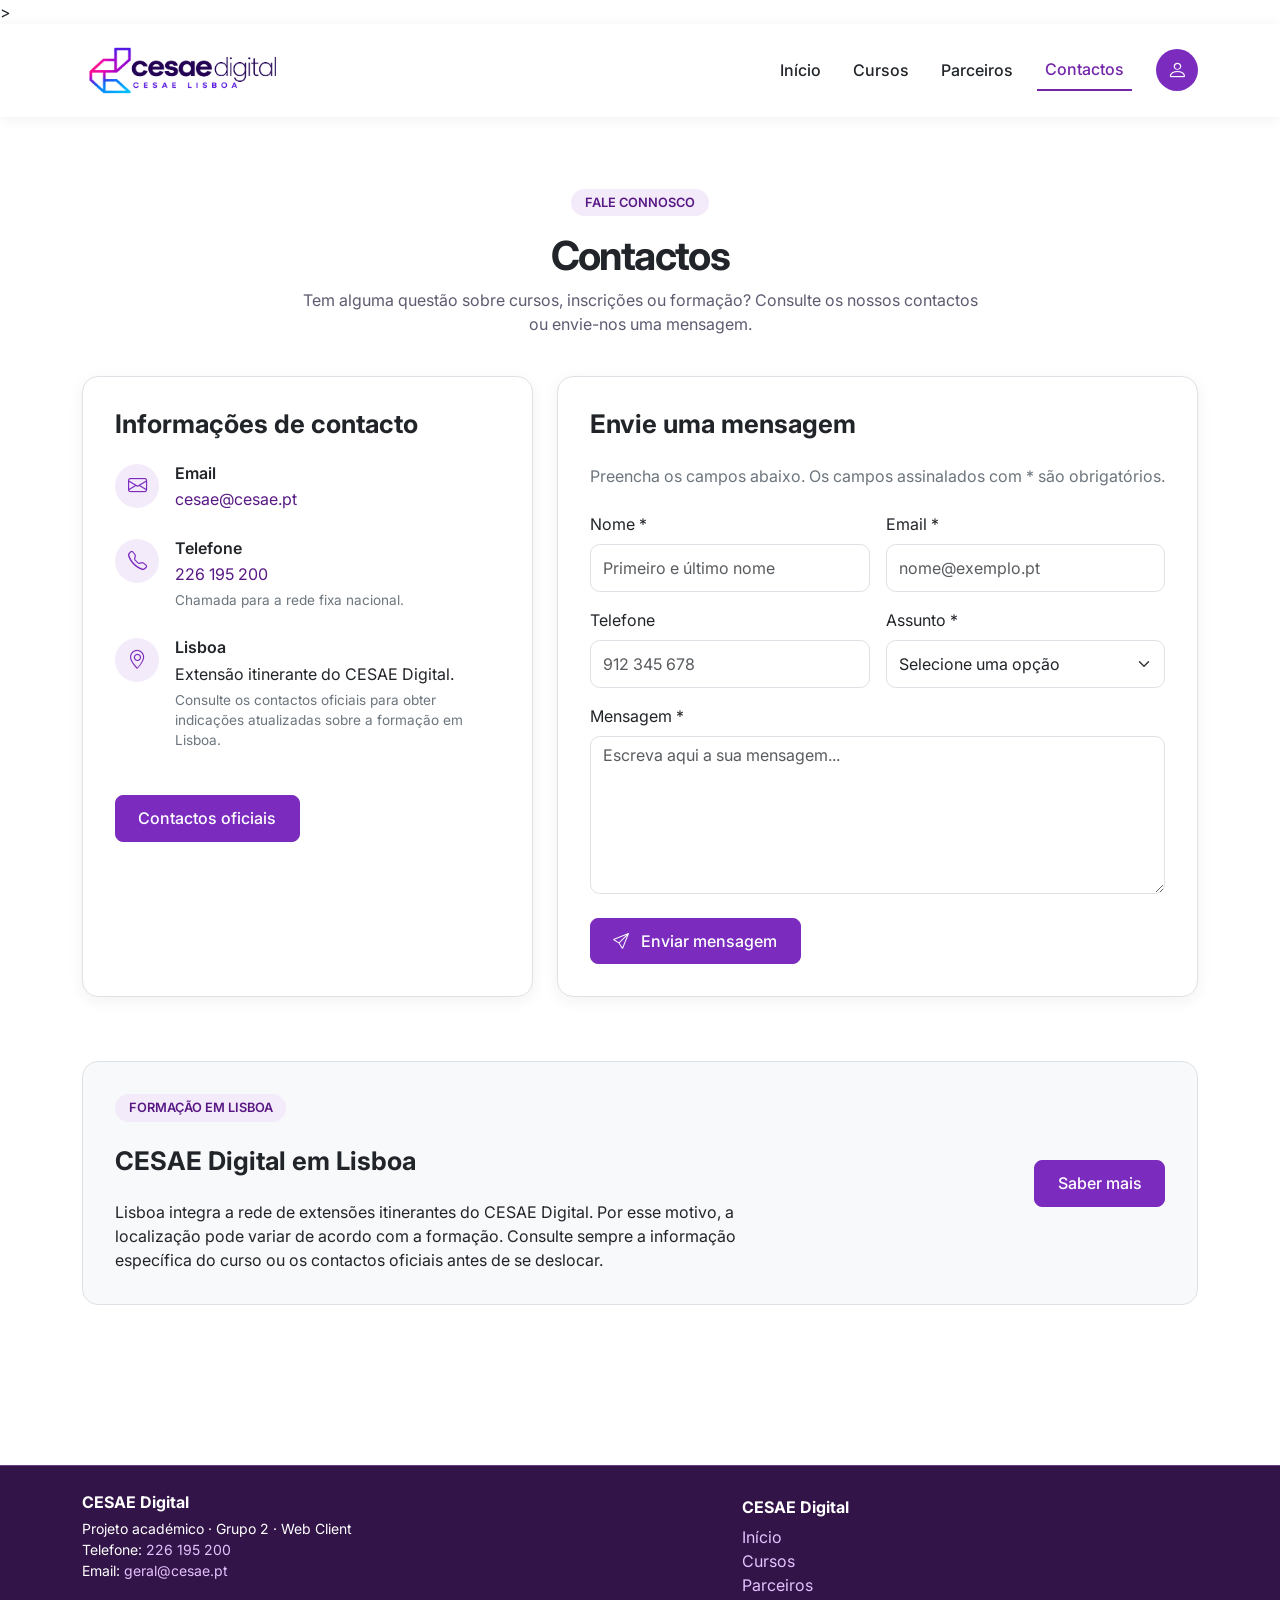
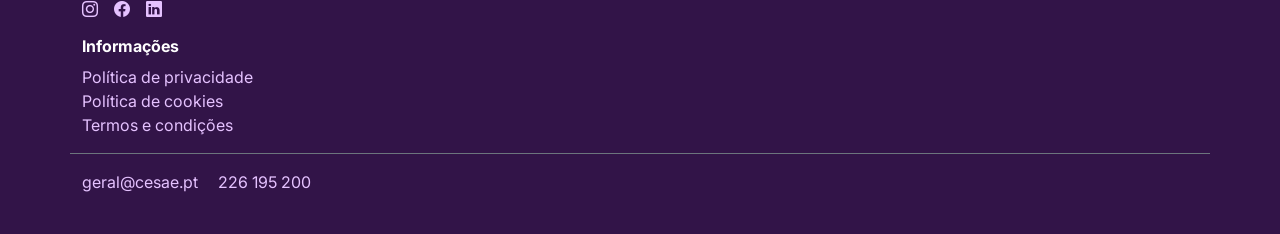
==== commit 2a7bb005: "Merge branch 'main' into Contactos_uni_index_style" ====
--- a/pages/contactos.html
+++ b/pages/contactos.html
@@ -4,74 +4,147 @@
 <head>
     <meta charset="UTF-8">
 
-    <meta name="viewport" content="width=device-width, initial-scale=1.0">
-
-    <meta name="description"
-        content="Contactos do CESAE Digital Lisboa. Consulte os contactos gerais ou envie uma mensagem.">
+    <meta
+        name="viewport"
+        content="width=device-width, initial-scale=1.0"
+    >
+
+    <meta
+        name="description"
+        content="Contactos do CESAE Digital Lisboa. Consulte os contactos gerais ou envie uma mensagem."
+    >
 
     <title>Contactos | CESAE Digital</title>
 
+    <!-- Favicon -->
     <link rel="icon" href="/images/icons/favicon.png" type="image/png">
-
-    <!-- Fonte global: Inter, utilizada em todo o site -->
-    <link href="https://fonts.googleapis.com/css2?family=Inter:wght@400;500;600;700;800&display=swap" rel="stylesheet">
-
-    <!-- Bootstrap 5.3: grelha, componentes e utilitários de layout -->
-    <link href="https://cdn.jsdelivr.net/npm/bootstrap@5.3.8/dist/css/bootstrap.min.css" rel="stylesheet">
-
-    <!-- Bootstrap Icons: ícones de perfil, redes sociais e outros elementos -->
-    <link href="https://cdn.jsdelivr.net/npm/bootstrap-icons@1.11.3/font/bootstrap-icons.min.css" rel="stylesheet">
-
-    <!-- CSS global: estilos partilhados por todas as páginas -->
-    <link rel="stylesheet" href="../css/style.css">
+    >
+
+    <!-- Fonte -->
+    <link
+        href="https://fonts.googleapis.com/css2?family=Inter:wght@400;500;600;700&display=swap"
+        rel="stylesheet"
+    >
+
+    <!-- Bootstrap CSS -->
+    <link
+        href="https://cdn.jsdelivr.net/npm/bootstrap@5.3.8/dist/css/bootstrap.min.css"
+        rel="stylesheet"
+    >
+
+    <!-- Bootstrap Icons -->
+    <link
+        href="https://cdn.jsdelivr.net/npm/bootstrap-icons@1.11.3/font/bootstrap-icons.min.css"
+        rel="stylesheet"
+    >
 
     <!-- CSS próprio -->
-    <link rel="stylesheet" href="../css/contactos.css">
+    <link
+        rel="stylesheet"
+        href="../css/contactos.css"
+    >
 </head>
 
 
 <body>
 
     <!-- ========================================
-        NABVAR
-    ========================================= -->
-
-    <nav class="navbar navbar-expand-lg sticky-top bg-white">
+         NAVBAR
+         ======================================== -->
+
+    <nav class="navbar navbar-expand-lg sticky-top">
+
         <div class="container">
             <a class="navbar-brand" href="/index.html">
                 <img src="../images/icons/cesae-digital-logo1.png" alt="CESAE Digital" class="logo-cesae">
             </a>
 
-            <button class="navbar-toggler" type="button" data-bs-toggle="collapse" data-bs-target="#mainNav"
-                aria-controls="mainNav" aria-expanded="false" aria-label="Abrir menu">
+
+            <!-- Botão hamburguer -->
+            <button
+                class="navbar-toggler"
+                type="button"
+                data-bs-toggle="collapse"
+                data-bs-target="#mainNav"
+                aria-controls="mainNav"
+                aria-expanded="false"
+                aria-label="Abrir menu"
+            >
                 <span class="navbar-toggler-icon"></span>
             </button>
 
-            <div class="collapse navbar-collapse" id="mainNav">
-                <ul class="navbar-nav ms-auto align-items-lg-center gap-lg-3">
+
+            <!-- Menu -->
+            <div
+                class="collapse navbar-collapse"
+                id="mainNav"
+            >
+
+                <ul
+                    class="navbar-nav ms-auto align-items-lg-center gap-lg-3"
+                >
+
                     <li class="nav-item">
-                        <a class="nav-link" aria-current="page" href="index.html">Início</a>
+                        <a
+                            class="nav-link"
+                            href="../index.html"
+                        >
+                            Início
+                        </a>
                     </li>
+
+
                     <li class="nav-item">
-                        <a class="nav-link" href="cursos.html">Cursos</a>
+                        <a
+                            class="nav-link"
+                            href="cursos.html"
+                        >
+                            Cursos
+                        </a>
                     </li>
+
+
                     <li class="nav-item">
-                        <a class="nav-link" href="parceiros.html">Parceiros</a>
+                        <a
+                            class="nav-link"
+                            href="parceiros.html"
+                        >
+                            Parceiros
+                        </a>
                     </li>
+
+
                     <li class="nav-item">
-                        <a class="nav-link active" href="contactos.html">Contactos</a>
+                        <a
+                            class="nav-link active"
+                            aria-current="page"
+                            href="contactos.html"
+                        >
+                            Contactos
+                        </a>
                     </li>
+
+
+                    <!-- Login -->
                     <li class="nav-item">
-                        <a class="btn-login ms-lg-2" href="#" aria-label="Iniciar sessão">
-                            <i class="bi bi-person" aria-hidden="true"></i>
-                        </a>
+
+                        <a
+                            class="btn-login ms-lg-2 mt-2 mt-lg-0"
+                            href="login.html"
+                            aria-label="Iniciar sessão"
+                        >
+                            <i class="bi bi-person"></i>
+                        </a>
+
                     </li>
+
                 </ul>
+
             </div>
+
         </div>
+
     </nav>
-
-    <!-- Fim da navbar -->
 
 
     <!-- ========================================
@@ -101,7 +174,10 @@
 
 
         <!-- Contactos + formulário -->
-        <section class="section-block" aria-labelledby="contactos-title">
+        <section
+            class="section-block"
+            aria-labelledby="contactos-title"
+        >
 
             <div class="row g-4 align-items-stretch">
 
@@ -111,7 +187,10 @@
 
                     <article class="contact-card h-100">
 
-                        <h2 id="contactos-title" class="section-heading">
+                        <h2
+                            id="contactos-title"
+                            class="section-heading"
+                        >
                             Informações de contacto
                         </h2>
 
@@ -119,7 +198,10 @@
                         <!-- Email -->
                         <div class="contact-item">
 
-                            <span class="contact-icon" aria-hidden="true">
+                            <span
+                                class="contact-icon"
+                                aria-hidden="true"
+                            >
                                 <i class="bi bi-envelope"></i>
                             </span>
 
@@ -137,10 +219,14 @@
 
                         </div>
 
+
                         <!-- Telefone -->
                         <div class="contact-item">
 
-                            <span class="contact-icon" aria-hidden="true">
+                            <span
+                                class="contact-icon"
+                                aria-hidden="true"
+                            >
                                 <i class="bi bi-telephone"></i>
                             </span>
 
@@ -166,7 +252,10 @@
                         <!-- Lisboa -->
                         <div class="contact-item">
 
-                            <span class="contact-icon" aria-hidden="true">
+                            <span
+                                class="contact-icon"
+                                aria-hidden="true"
+                            >
                                 <i class="bi bi-geo-alt"></i>
                             </span>
 
@@ -191,8 +280,12 @@
                         </div>
 
 
-                        <a class="btn btn-brand mt-3" href="https://www.cesaedigital.pt/fldrSite/pages/contact.aspx"
-                            target="_blank" rel="noopener noreferrer">
+                        <a
+                            class="btn btn-brand mt-3"
+                            href="https://www.cesaedigital.pt/fldrSite/pages/contact.aspx"
+                            target="_blank"
+                            rel="noopener noreferrer"
+                        >
                             Contactos oficiais
                         </a>
 
@@ -216,8 +309,11 @@
                         </p>
 
 
-                        <form action="mailto:cesae@cesae.pt?subject=Contacto%20Website%20CESAE%20Lisboa" method="post"
-                            enctype="text/plain">
+                        <form
+                            action="mailto:cesae@cesae.pt?subject=Contacto%20Website%20CESAE%20Lisboa"
+                            method="post"
+                            enctype="text/plain"
+                        >
 
                             <div class="row g-3">
 
@@ -225,12 +321,22 @@
                                 <!-- Nome -->
                                 <div class="col-12 col-md-6">
 
-                                    <label for="nome" class="form-label">
+                                    <label
+                                        for="nome"
+                                        class="form-label"
+                                    >
                                         Nome *
                                     </label>
 
-                                    <input type="text" class="form-control" id="nome" name="Nome"
-                                        placeholder="Primeiro e último nome" autocomplete="name" required>
+                                    <input
+                                        type="text"
+                                        class="form-control"
+                                        id="nome"
+                                        name="Nome"
+                                        placeholder="Primeiro e último nome"
+                                        autocomplete="name"
+                                        required
+                                    >
 
                                 </div>
 
@@ -238,12 +344,22 @@
                                 <!-- Email -->
                                 <div class="col-12 col-md-6">
 
-                                    <label for="email" class="form-label">
+                                    <label
+                                        for="email"
+                                        class="form-label"
+                                    >
                                         Email *
                                     </label>
 
-                                    <input type="email" class="form-control" id="email" name="Email"
-                                        placeholder="nome@exemplo.pt" autocomplete="email" required>
+                                    <input
+                                        type="email"
+                                        class="form-control"
+                                        id="email"
+                                        name="Email"
+                                        placeholder="nome@exemplo.pt"
+                                        autocomplete="email"
+                                        required
+                                    >
 
                                 </div>
 
@@ -251,12 +367,21 @@
                                 <!-- Telefone -->
                                 <div class="col-12 col-md-6">
 
-                                    <label for="telefone" class="form-label">
+                                    <label
+                                        for="telefone"
+                                        class="form-label"
+                                    >
                                         Telefone
                                     </label>
 
-                                    <input type="tel" class="form-control" id="telefone" name="Telefone"
-                                        placeholder="912 345 678" autocomplete="tel">
+                                    <input
+                                        type="tel"
+                                        class="form-control"
+                                        id="telefone"
+                                        name="Telefone"
+                                        placeholder="912 345 678"
+                                        autocomplete="tel"
+                                    >
 
                                 </div>
 
@@ -264,13 +389,25 @@
                                 <!-- Assunto -->
                                 <div class="col-12 col-md-6">
 
-                                    <label for="assunto" class="form-label">
+                                    <label
+                                        for="assunto"
+                                        class="form-label"
+                                    >
                                         Assunto *
                                     </label>
 
-                                    <select class="form-select" id="assunto" name="Assunto" required>
-
-                                        <option value="" selected disabled>
+                                    <select
+                                        class="form-select"
+                                        id="assunto"
+                                        name="Assunto"
+                                        required
+                                    >
+
+                                        <option
+                                            value=""
+                                            selected
+                                            disabled
+                                        >
                                             Selecione uma opção
                                         </option>
 
@@ -298,12 +435,21 @@
                                 <!-- Mensagem -->
                                 <div class="col-12">
 
-                                    <label for="mensagem" class="form-label">
+                                    <label
+                                        for="mensagem"
+                                        class="form-label"
+                                    >
                                         Mensagem *
                                     </label>
 
-                                    <textarea class="form-control" id="mensagem" name="Mensagem" rows="6"
-                                        placeholder="Escreva aqui a sua mensagem..." required></textarea>
+                                    <textarea
+                                        class="form-control"
+                                        id="mensagem"
+                                        name="Mensagem"
+                                        rows="6"
+                                        placeholder="Escreva aqui a sua mensagem..."
+                                        required
+                                    ></textarea>
 
                                 </div>
 
@@ -311,7 +457,10 @@
                                 <!-- Botão -->
                                 <div class="col-12 mt-4">
 
-                                    <button class="btn btn-brand" type="submit">
+                                    <button
+                                        class="btn btn-brand"
+                                        type="submit"
+                                    >
                                         <i class="bi bi-send me-2"></i>
                                         Enviar mensagem
                                     </button>
@@ -332,7 +481,10 @@
 
 
         <!-- Informação Lisboa -->
-        <section class="section-block location-section" aria-labelledby="lisboa-title">
+        <section
+            class="section-block location-section"
+            aria-labelledby="lisboa-title"
+        >
 
             <div class="row align-items-center g-4">
 
@@ -342,7 +494,10 @@
                         FORMAÇÃO EM LISBOA
                     </span>
 
-                    <h2 id="lisboa-title" class="section-heading mt-2">
+                    <h2
+                        id="lisboa-title"
+                        class="section-heading mt-2"
+                    >
                         CESAE Digital em Lisboa
                     </h2>
 
@@ -359,8 +514,12 @@
 
                 <div class="col-12 col-lg-4 text-lg-end">
 
-                    <a class="btn btn-brand" href="https://www.cesaedigital.pt/fldrSite/pages/contact.aspx"
-                        target="_blank" rel="noopener noreferrer">
+                    <a
+                        class="btn btn-brand"
+                        href="https://www.cesaedigital.pt/fldrSite/pages/contact.aspx"
+                        target="_blank"
+                        rel="noopener noreferrer"
+                    >
                         Saber mais
                     </a>
 
@@ -377,21 +536,22 @@
          FOOTER
          ======================================== -->
 
-    <footer class="footer-cesae text-white">
-
-        <div class="container py-4 py-lg-5">
-
-            <div class="row g-4 g-lg-5">
-
-                <!-- Contactos -->
-
-                <div class="col-12 col-md-5 col-lg-4">
-
-                    <img src="../images/icons/cesae-digital-logo-white.png" alt="CESAE Digital"
-                        class="footer-logo mb-3">
-
-                    <p class="small">
-                        Formação e qualificação para pessoas e empresas.
+    <footer class="footer-cesae text-white py-4 mt-5">
+
+        <div class="container">
+
+            <div class="row g-3 align-items-center">
+
+                <div
+                    class="col-12 col-md-7 text-center text-md-start"
+                >
+
+                    <strong>
+                        CESAE Digital
+                    </strong>
+
+                    <p class="small mb-0 mt-1">
+                        Projeto académico · Grupo 2 · Web Client
                     </p>
 
                     <address class="small">
@@ -466,44 +626,34 @@
 
         <div class="container border-top border-secondary py-3">
 
-            <div class="d-flex flex-wrap justify-content-center align-items-center gap-4">
-
-                <img src="../images/footer/iefp.png" alt="IEFP" class="footer-institutional-logo" loading="lazy">
-
-                <img src="../images/footer/aep.png" alt="AEP" class="footer-institutional-logo" loading="lazy">
-
-                <img src="../images/footer/apoio-1.png" alt="Entidade institucional" class="footer-institutional-logo"
-                    loading="lazy">
-
-                <img src="../images/footer/apoio-2.png" alt="Entidade institucional" class="footer-institutional-logo"
-                    loading="lazy">
-
-                <img src="../images/footer/apoio-3.png" alt="Entidade institucional" class="footer-institutional-logo"
-                    loading="lazy">
-
-                <img src="../images/footer/apoio-4.png" alt="Entidade institucional" class="footer-institutional-logo"
-                    loading="lazy">
+                    <a
+                        class="footer-link me-3"
+                        href="mailto:geral@cesae.pt"
+                    >
+                        geral@cesae.pt
+                    </a>
+
+                    <a
+                        class="footer-link"
+                        href="tel:+351226195200"
+                    >
+                        226 195 200
+                    </a>
+
+                </div>
 
             </div>
 
         </div>
 
-
-        <div class="container text-center py-3">
-
-            <p class="small mb-0">
-                Copyright © 2025 CESAE. Todos os direitos reservados.
-            </p>
-
-        </div>
-
     </footer>
 
 
     <!-- Bootstrap JavaScript -->
-
-    <script src="https://cdn.jsdelivr.net/npm/bootstrap@5.3.8/dist/js/bootstrap.bundle.min.js"></script>
+    <script
+        src="https://cdn.jsdelivr.net/npm/bootstrap@5.3.8/dist/js/bootstrap.bundle.min.js"
+    ></script>
 
 </body>
 
-</html>+</html>
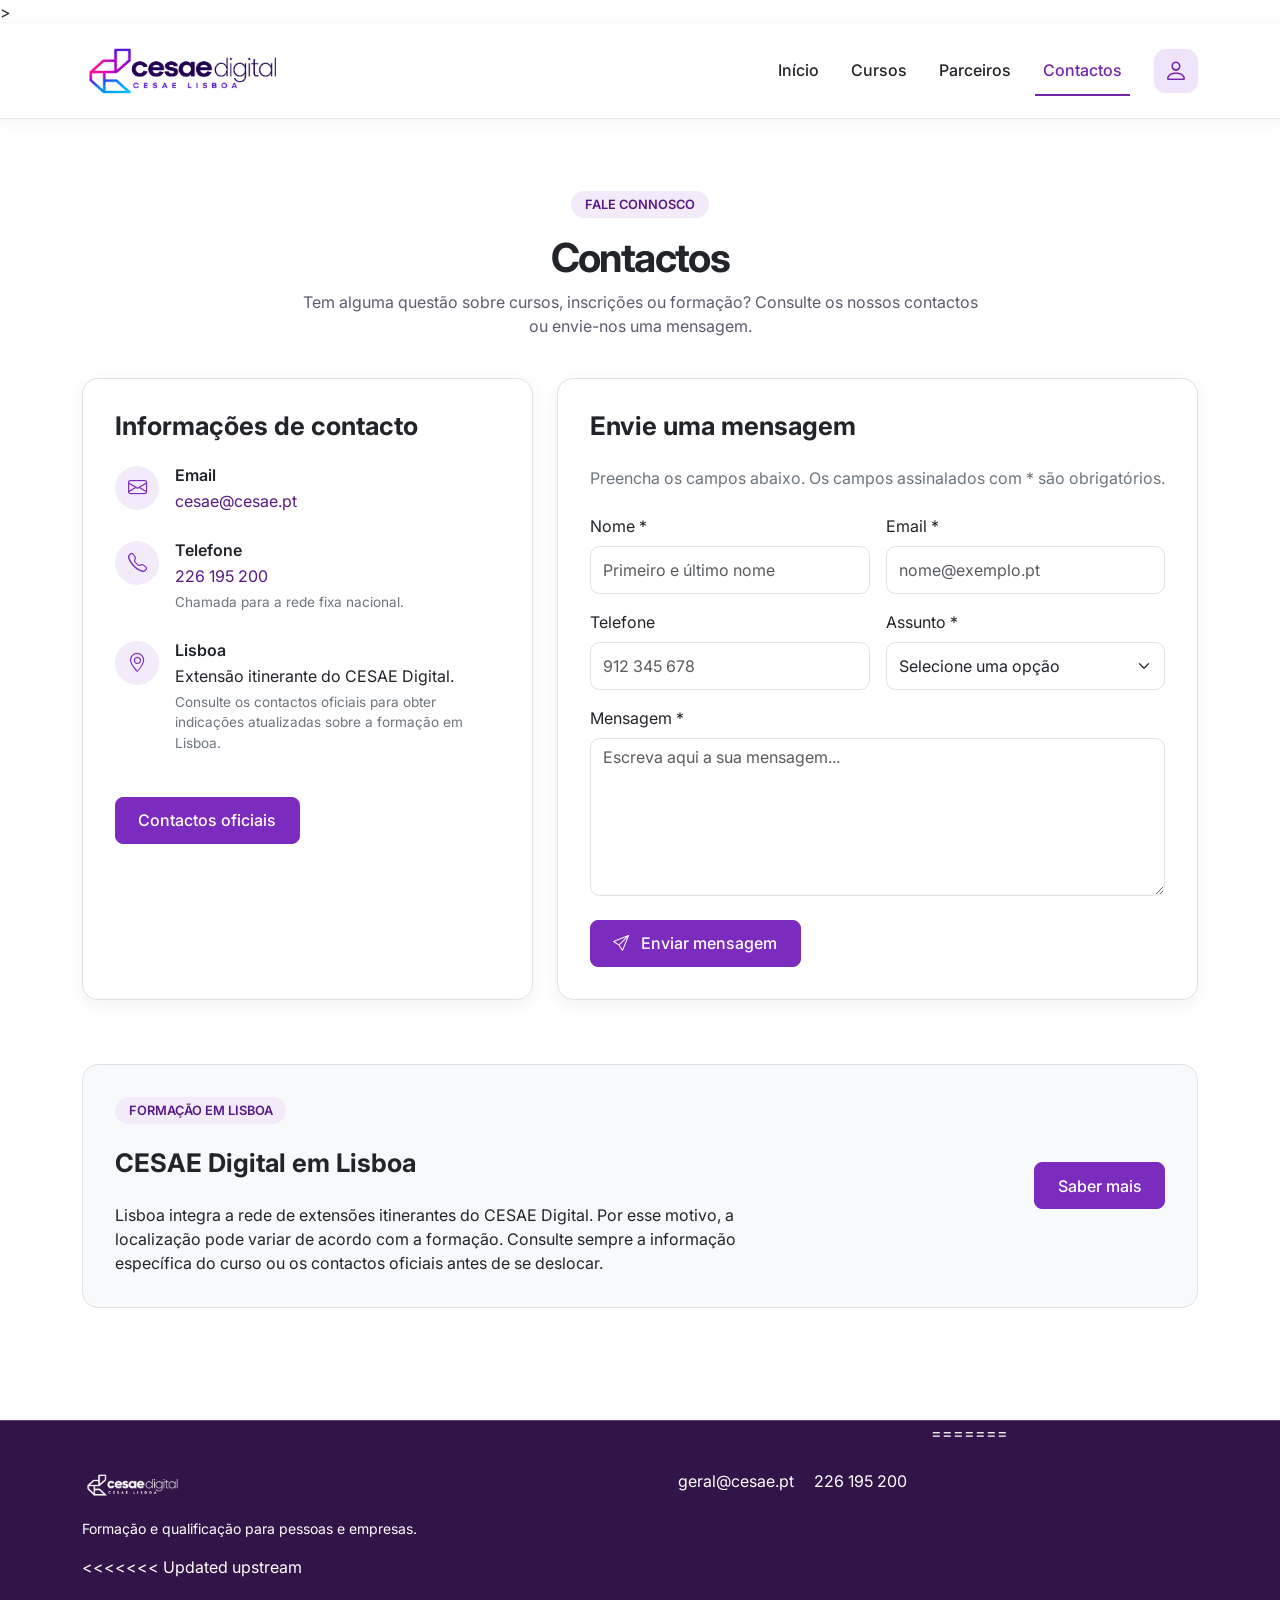
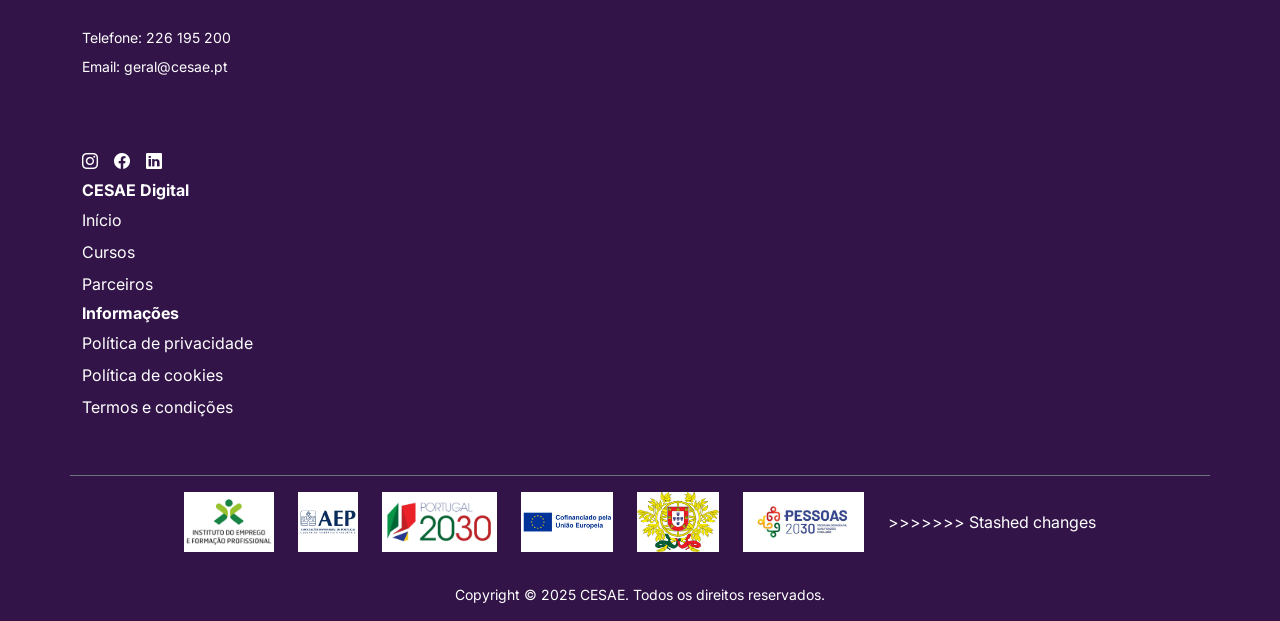
==== commit 4baa4380: "ajuste de imagens em contactos" ====
--- a/pages/contactos.html
+++ b/pages/contactos.html
@@ -37,7 +37,9 @@
         href="https://cdn.jsdelivr.net/npm/bootstrap-icons@1.11.3/font/bootstrap-icons.min.css"
         rel="stylesheet"
     >
-
+    <!-- CSS global: estilos partilhados por todas as páginas -->
+    <link rel="stylesheet" href="../css/style.css">
+    
     <!-- CSS próprio -->
     <link
         rel="stylesheet"
@@ -55,8 +57,17 @@
     <nav class="navbar navbar-expand-lg sticky-top">
 
         <div class="container">
-            <a class="navbar-brand" href="/index.html">
-                <img src="../images/icons/cesae-digital-logo1.png" alt="CESAE Digital" class="logo-cesae">
+
+            <!-- Logótipo -->
+            <a
+                class="navbar-brand"
+                href="../index.html"
+            >
+                <img
+                    src="../images/icons/cesae-digital-logo1.png"
+                    alt="CESAE Digital"
+                    class="logo-cesae"
+                >
             </a>
 
 
@@ -536,39 +547,64 @@
          FOOTER
          ======================================== -->
 
-    <footer class="footer-cesae text-white py-4 mt-5">
-
-        <div class="container">
-
-            <div class="row g-3 align-items-center">
+     <footer class="footer-cesae text-white">
+ 
+        <div class="container py-4 py-lg-5">
+ 
+            <div class="row g-4 g-lg-5">
+ 
+                <!-- Contactos -->
+ 
+                <div class="col-12 col-md-5 col-lg-4">
+ 
+                    <img src="../images/icons/cesae-digital-logo-white.png" alt="CESAE Digital"
+                        class="footer-logo mb-3">
+ 
+                    <p class="small">
+                        Formação e qualificação para pessoas e empresas.
+                    </p>
+<<<<<<< Updated upstream
+
+                </div>
+
 
                 <div
-                    class="col-12 col-md-7 text-center text-md-start"
+                    class="col-12 col-md-5 text-center text-md-end"
                 >
 
-                    <strong>
-                        CESAE Digital
-                    </strong>
-
-                    <p class="small mb-0 mt-1">
-                        Projeto académico · Grupo 2 · Web Client
-                    </p>
-
+                    <a
+                        class="footer-link me-3"
+                        href="mailto:geral@cesae.pt"
+                    >
+                        geral@cesae.pt
+                    </a>
+
+                    <a
+                        class="footer-link"
+                        href="tel:+351226195200"
+                    >
+                        226 195 200
+                    </a>
+
+                </div>
+
+=======
+ 
                     <address class="small">
                         Telefone:
                         <a href="tel:+351226195200" class="footer-link">
                             226 195 200
                         </a>
                         <br>
-
+ 
                         Email:
                         <a href="mailto:geral@cesae.pt" class="footer-link">
                             geral@cesae.pt
                         </a>
                     </address>
-
+ 
                     <nav aria-label="Redes sociais" class="d-flex gap-3">
-
+ 
                         <a href="https://www.instagram.com/cesae.digital" target="_blank" class="footer-link" aria-label="Instagram">
                             <i class="bi bi-instagram" aria-hidden="true"></i>
                         </a>
@@ -576,38 +612,38 @@
                         <a href="https://www.facebook.com/CesaeDigital" target="_blank"class="footer-link" aria-label="Facebook">
                             <i class="bi bi-facebook" aria-hidden="true"></i>
                         </a>
-
+ 
                         <a href="https://www.linkedin.com/school/cesae-digital/posts/?feedView=all" target="_blank" class="footer-link"
                             aria-label="LinkedIn">
                             <i class="bi bi-linkedin" aria-hidden="true"></i>
                         </a>
-
+ 
                     </nav>
-
+ 
                 </div>
-
-
+ 
+ 
                 <!-- Navegação -->
-
+ 
                 <nav class="col-6 col-md-3 col-lg-4" aria-label="Navegação do rodapé">
-
+ 
                     <h2 class="h6 fw-bold">CESAE Digital</h2>
-
+ 
                     <ul class="list-unstyled footer-list">
                         <li><a href="../index.html" class="footer-link">Início</a></li>
                         <li><a href="../pages/cursos.html" class="footer-link">Cursos</a></li>
                         <li><a href="../pages/parceiros.html" class="footer-link">Parceiros</a></li>
                     </ul>
-
+ 
                 </nav>
-
-
+ 
+ 
                 <!-- Informação legal -->
-
+ 
                 <nav class="col-6 col-md-4 col-lg-4" aria-label="Informação legal">
-
+ 
                     <h2 class="h6 fw-bold">Informações</h2>
-
+ 
                     <ul class="list-unstyled footer-list">
                         <li><a href="https://www.cesaedigital.pt/fldrSite/pages/privacyPolicy.aspx" target="_blank"                                class="footer-link">Política de privacidade</a></li>
                         <li><a href="https://www.cesaedigital.pt/fldrSite/pages/cookies.aspx" target="_blank"
@@ -615,38 +651,51 @@
                         <li><a href="https://www.cesaedigital.pt/fldrSite/pages/termsAndConditions.aspx" target="_blank"
                                 class="footer-link">Termos e condições</a></li>
                     </ul>
-
+ 
                 </nav>
-
+ 
             </div>
         </div>
-
-
+ 
+ 
         <!-- Entidades institucionais -->
-
+ 
         <div class="container border-top border-secondary py-3">
-
-                    <a
-                        class="footer-link me-3"
-                        href="mailto:geral@cesae.pt"
-                    >
-                        geral@cesae.pt
-                    </a>
-
-                    <a
-                        class="footer-link"
-                        href="tel:+351226195200"
-                    >
-                        226 195 200
-                    </a>
-
-                </div>
-
+ 
+            <div class="d-flex flex-wrap justify-content-center align-items-center gap-4">
+ 
+                <img src="../images/footer/iefp.png" alt="IEFP" class="footer-institutional-logo" loading="lazy">
+ 
+                <img src="../images/footer/aep.png" alt="AEP" class="footer-institutional-logo" loading="lazy">
+ 
+                <img src="../images/footer/apoio-1.png" alt="Entidade institucional" class="footer-institutional-logo"
+                    loading="lazy">
+ 
+                <img src="../images/footer/apoio-2.png" alt="Entidade institucional" class="footer-institutional-logo"
+                    loading="lazy">
+ 
+                <img src="../images/footer/apoio-3.png" alt="Entidade institucional" class="footer-institutional-logo"
+                    loading="lazy">
+ 
+                <img src="../images/footer/apoio-4.png" alt="Entidade institucional" class="footer-institutional-logo"
+                    loading="lazy">
+ 
+>>>>>>> Stashed changes
             </div>
-
+ 
         </div>
-
+ 
+ 
+        <div class="container text-center py-3">
+ 
+            <p class="small mb-0">
+                Copyright © 2025 CESAE. Todos os direitos reservados.
+            </p>
+ 
+        </div>
+ 
     </footer>
+
 
 
     <!-- Bootstrap JavaScript -->
--- a/css/style.css
+++ b/css/style.css
@@ -0,0 +1,301 @@
+
+/* ========================================
+   1. VARIÁVEIS GLOBAIS
+======================================== */
+
+:root {
+    --cor-primaria: #7B2CBF;
+    --cor-secundaria: #21162f;
+    --cor-texto: #17152b;
+    --cor-fundo: #ffffff;
+    --cor-fundo-claro: #f7f5fa;
+    --cor-texto-claro: #ffffff;
+    --cor-borda: #eadcf9;
+    --cor-destaque: #d8b4ff;
+
+    --fonte-principal: 'Inter', sans-serif;
+
+    --raio-cartao: 12px;
+    --sombra-cartao: 0 4px 16px rgba(0, 0, 0, 0.08);
+}
+
+/* ========================================
+   2. ESTILOS GERAIS
+======================================== */
+
+* {
+    box-sizing: border-box;
+}
+
+body {
+    margin: 0;
+    font-family: var(--fonte-principal);
+    color: var(--cor-texto);
+    background-color: var(--cor-fundo);
+}
+
+img {
+    max-width: 100%;
+    height: auto;
+}
+
+a {
+    text-decoration: none;
+}
+
+/* ========================================
+   3. LOGÓTIPO
+======================================== */
+
+.logo-cesae {
+    display: block;
+    width: 200px;
+    max-width: 100%;
+    height: auto;
+    object-fit: contain;
+}
+
+/* ========================================
+   4. NAVBAR
+   Referência visual: página Cursos
+======================================== */
+
+.navbar {
+    position: relative;
+    z-index: 1030;
+    min-height: 94px;
+    padding: 0;
+    background-color: #ffffff;
+    border-bottom: 1px solid #e5e5e5;
+    box-shadow: 0 2px 14px rgba(41, 36, 58, 0.06);
+}
+
+.navbar .container {
+    min-height: 94px;
+}
+
+.navbar .navbar-brand {
+    display: flex;
+    align-items: center;
+    margin-right: auto;
+}
+
+.navbar .navbar-brand img,
+.navbar .logo-cesae {
+    display: block;
+    width: 200px;
+    max-width: 100%;
+    height: auto;
+    object-fit: contain;
+}
+
+/* Links de navegação */
+
+.navbar .navbar-nav {
+    align-items: center;
+    gap: 1.25rem;
+}
+
+.navbar .nav-link {
+    position: relative;
+    display: inline-block;
+    padding: 12px 8px;
+    border-bottom: 2px solid transparent;
+    color: #212529;
+    font-family: "Inter", sans-serif;
+    font-size: 16px;
+    font-weight: 500;
+    transition: color 0.2s ease, border-color 0.2s ease;
+}
+
+.navbar .nav-link:hover,
+.navbar .nav-link.active {
+    color: #7426AA;
+    border-bottom-color: #7426AA;
+}
+
+.navbar .nav-link:focus-visible {
+    outline: 2px solid var(--cor-primaria);
+    outline-offset: 3px;
+}
+
+/* Botão de perfil */
+
+.navbar .btn-login {
+    display: inline-flex;
+    align-items: center;
+    justify-content: center;
+    width: 44px;
+    height: 44px;
+    margin-left: 0.5rem;
+    padding: 0;
+    color: #7426AA;
+    background-color: #f0e4fa;
+    border: none;
+    border-radius: 12px;
+    font-size: 24px;
+    line-height: 1;
+    text-decoration: none;
+    transition: background-color 0.2s ease, color 0.2s ease;
+}
+
+.navbar .btn-login:hover {
+    color: #581985;
+    background-color: #e5d0f5;
+}
+
+.navbar .btn-login i {
+    line-height: 1;
+}
+
+.navbar .btn-login:focus-visible {
+    outline: 2px solid var(--cor-primaria);
+    outline-offset: 3px;
+}
+
+/* Botão de menu mobile */
+
+.navbar .navbar-toggler {
+    border-color: var(--cor-borda);
+}
+
+.navbar .navbar-toggler:focus {
+    box-shadow: 0 0 0 0.15rem rgba(121, 40, 200, 0.2);
+}
+
+/* ========================================
+   5. BOTÕES
+======================================== */
+
+.btn-brand {
+    padding: 10px 22px;
+    color: var(--cor-texto-claro);
+    background-color: var(--cor-primaria);
+    border: 1px solid var(--cor-primaria);
+    border-radius: 6px;
+    font-weight: 600;
+    transition:
+        background-color 0.2s ease,
+        border-color 0.2s ease;
+}
+
+.btn-brand:hover,
+.btn-brand:focus-visible {
+    color: var(--cor-texto-claro);
+    background-color: var(--cor-secundaria);
+    border-color: var(--cor-secundaria);
+}
+
+/* ========================================
+   6. RODAPÉ
+======================================== */
+
+.footer-cesae {
+    color: var(--cor-texto-claro);
+    background-color: var(--cor-secundaria);
+}
+
+.footer-cesae a {
+    color: var(--cor-texto-claro);
+}
+
+.footer-cesae a:hover,
+.footer-cesae a:focus {
+    color: var(--cor-destaque);
+}
+
+.footer-cesae h2,
+.footer-cesae h3,
+.footer-cesae h4,
+.footer-cesae h5 {
+    color: var(--cor-texto-claro);
+}
+
+.footer-link {
+    display: inline-block;
+    margin-bottom: 8px;
+}
+
+.footer-list {
+    padding: 0;
+    margin: 0;
+    list-style: none;
+}
+
+.footer-logo {
+    max-width: 100px;
+    max-height: 55px;
+    object-fit: contain;
+}
+
+.footer-institutional-logo {
+    max-width: 130px;
+    max-height: 60px;
+    object-fit: contain;
+}
+
+/* ========================================
+   7. RESPONSIVIDADE
+======================================== */
+
+/* Tablets e ecrãs mais pequenos */
+
+@media (max-width: 991.98px) {
+    .navbar,
+    .navbar .container {
+        min-height: 76px;
+    }
+
+    .navbar {
+        padding: 0.5rem 0;
+    }
+
+    .navbar .navbar-nav {
+        align-items: stretch;
+        gap: 0;
+        padding-top: 0.75rem;
+    }
+
+    .navbar .nav-link {
+        display: block;
+        padding: 0.75rem 0;
+    }
+
+    .navbar .nav-link.active {
+        border-bottom-color: transparent;
+    }
+
+    .navbar .btn-login {
+        margin-top: 0.5rem;
+        margin-bottom: 0.5rem;
+        margin-left: 0;
+    }
+}
+
+/* Telemóveis */
+
+@media (max-width: 767.98px) {
+    .navbar .navbar-brand img,
+    .navbar .logo-cesae {
+        width: 150px;
+    }
+
+    .footer-cesae {
+        text-align: center;
+    }
+
+    .footer-cesae .footer-logo,
+    .footer-cesae .footer-institutional-logo {
+        margin: 0 auto;
+    }
+}
+
+/* Acessibilidade: reduzir animações */
+
+@media (prefers-reduced-motion: reduce) {
+    .navbar .nav-link,
+    .navbar .btn-login,
+    .btn-brand {
+        transition: none;
+    }
+}
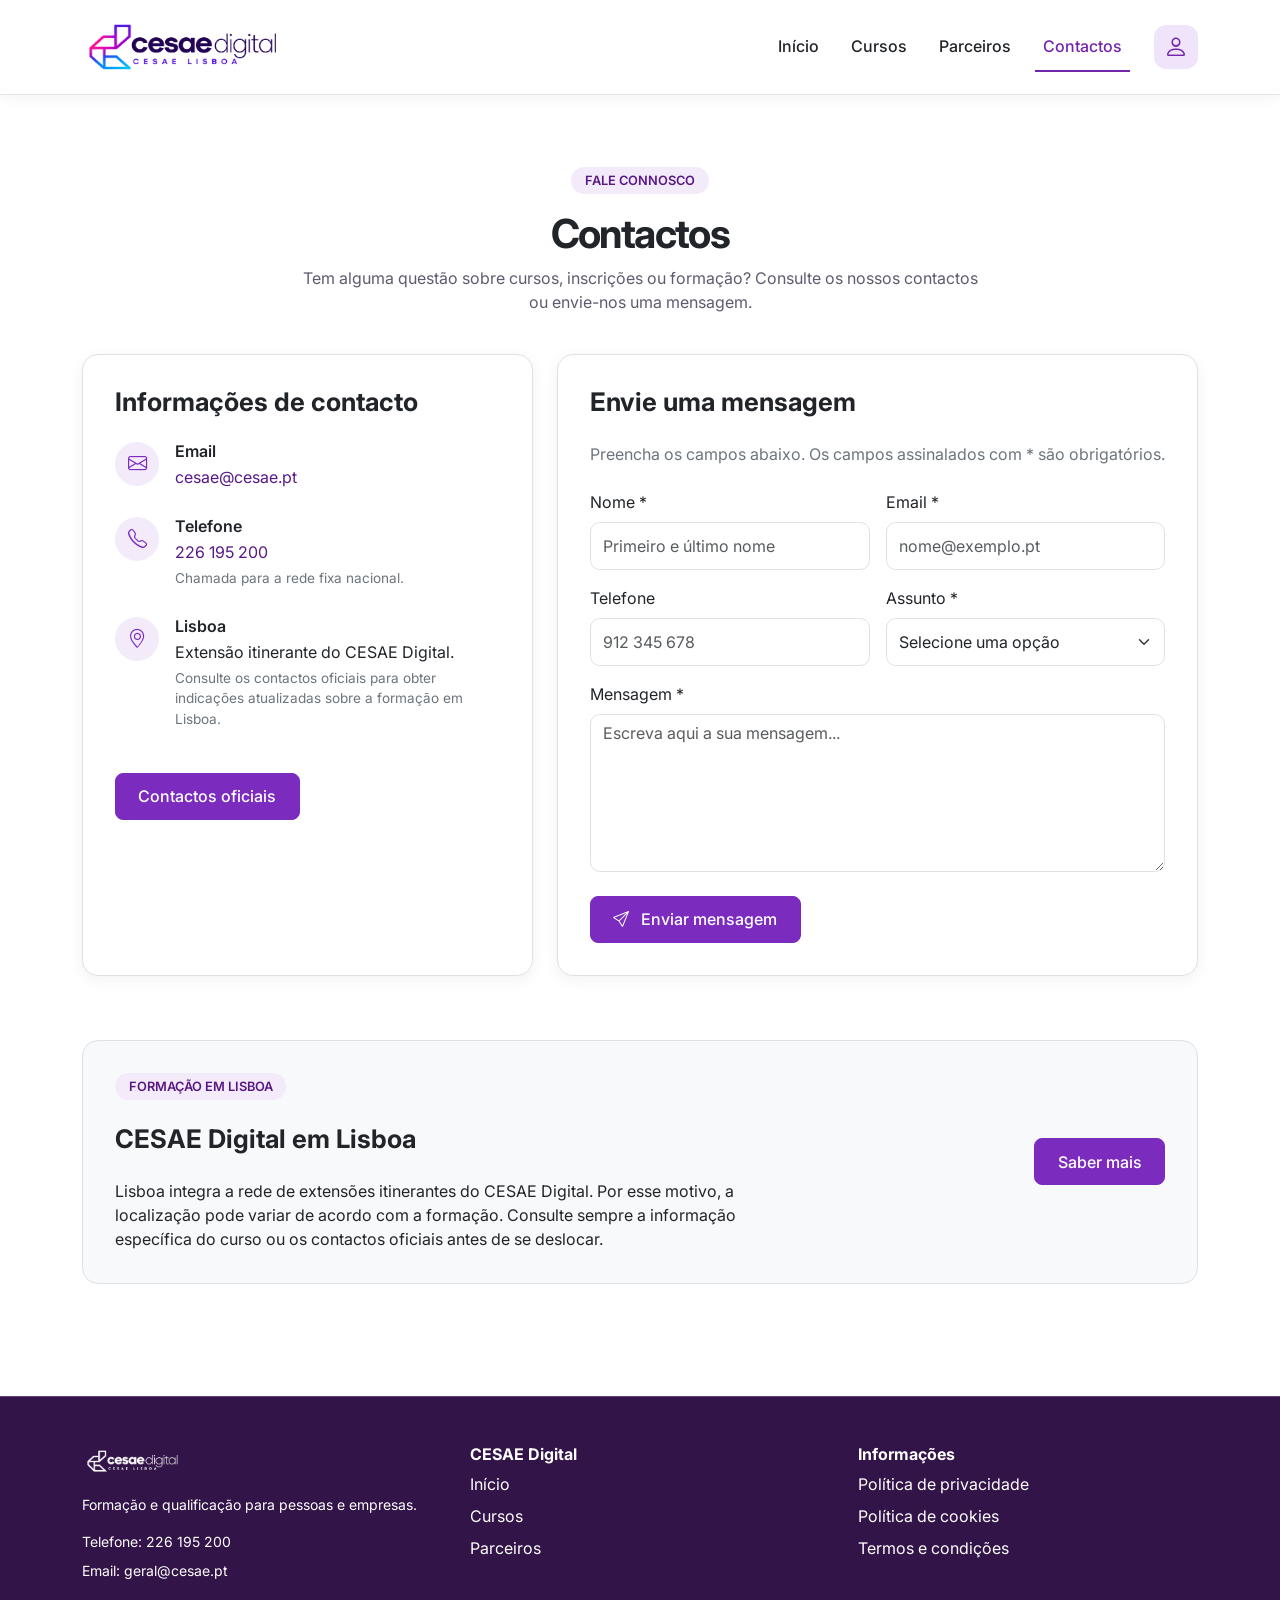
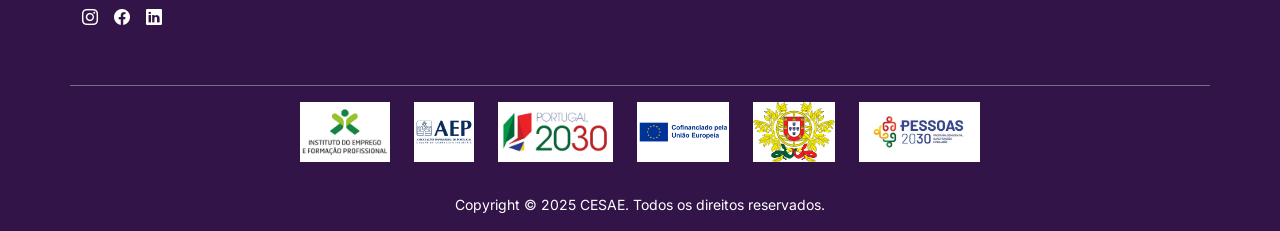
==== commit 30560b06: "atualizacao da pagina contactos corrigida" ====
--- a/pages/contactos.html
+++ b/pages/contactos.html
@@ -1,517 +1,351 @@
 <!doctype html>
 <html lang="pt-PT">
-
+ 
 <head>
     <meta charset="UTF-8">
-
-    <meta
-        name="viewport"
-        content="width=device-width, initial-scale=1.0"
-    >
-
-    <meta
-        name="description"
-        content="Contactos do CESAE Digital Lisboa. Consulte os contactos gerais ou envie uma mensagem."
-    >
-
+ 
+    <meta name="viewport" content="width=device-width, initial-scale=1.0">
+ 
+    <meta name="description"
+        content="Contactos do CESAE Digital Lisboa. Consulte os contactos gerais ou envie uma mensagem.">
+ 
     <title>Contactos | CESAE Digital</title>
-
-    <!-- Favicon -->
+ 
     <link rel="icon" href="/images/icons/favicon.png" type="image/png">
-    >
-
-    <!-- Fonte -->
-    <link
-        href="https://fonts.googleapis.com/css2?family=Inter:wght@400;500;600;700&display=swap"
-        rel="stylesheet"
-    >
-
-    <!-- Bootstrap CSS -->
-    <link
-        href="https://cdn.jsdelivr.net/npm/bootstrap@5.3.8/dist/css/bootstrap.min.css"
-        rel="stylesheet"
-    >
-
-    <!-- Bootstrap Icons -->
-    <link
-        href="https://cdn.jsdelivr.net/npm/bootstrap-icons@1.11.3/font/bootstrap-icons.min.css"
-        rel="stylesheet"
-    >
+ 
+    <!-- Fonte global: Inter, utilizada em todo o site -->
+    <link href="https://fonts.googleapis.com/css2?family=Inter:wght@400;500;600;700;800&display=swap" rel="stylesheet">
+ 
+    <!-- Bootstrap 5.3: grelha, componentes e utilitários de layout -->
+    <link href="https://cdn.jsdelivr.net/npm/bootstrap@5.3.8/dist/css/bootstrap.min.css" rel="stylesheet">
+ 
+    <!-- Bootstrap Icons: ícones de perfil, redes sociais e outros elementos -->
+    <link href="https://cdn.jsdelivr.net/npm/bootstrap-icons@1.11.3/font/bootstrap-icons.min.css" rel="stylesheet">
+ 
     <!-- CSS global: estilos partilhados por todas as páginas -->
     <link rel="stylesheet" href="../css/style.css">
-    
+ 
     <!-- CSS próprio -->
-    <link
-        rel="stylesheet"
-        href="../css/contactos.css"
-    >
+    <link rel="stylesheet" href="../css/contactos.css">
 </head>
-
-
+ 
+ 
 <body>
-
+ 
     <!-- ========================================
-         NAVBAR
-         ======================================== -->
-
-    <nav class="navbar navbar-expand-lg sticky-top">
-
+        NABVAR
+    ========================================= -->
+ 
+    <nav class="navbar navbar-expand-lg sticky-top bg-white">
         <div class="container">
-
-            <!-- Logótipo -->
-            <a
-                class="navbar-brand"
-                href="../index.html"
-            >
-                <img
-                    src="../images/icons/cesae-digital-logo1.png"
-                    alt="CESAE Digital"
-                    class="logo-cesae"
-                >
+            <a class="navbar-brand" href="/index.html">
+                <img src="../images/icons/cesae-digital-logo1.png" alt="CESAE Digital" class="logo-cesae">
             </a>
-
-
-            <!-- Botão hamburguer -->
-            <button
-                class="navbar-toggler"
-                type="button"
-                data-bs-toggle="collapse"
-                data-bs-target="#mainNav"
-                aria-controls="mainNav"
-                aria-expanded="false"
-                aria-label="Abrir menu"
-            >
+ 
+            <button class="navbar-toggler" type="button" data-bs-toggle="collapse" data-bs-target="#mainNav"
+                aria-controls="mainNav" aria-expanded="false" aria-label="Abrir menu">
                 <span class="navbar-toggler-icon"></span>
             </button>
-
-
-            <!-- Menu -->
-            <div
-                class="collapse navbar-collapse"
-                id="mainNav"
-            >
-
-                <ul
-                    class="navbar-nav ms-auto align-items-lg-center gap-lg-3"
-                >
-
+ 
+            <div class="collapse navbar-collapse" id="mainNav">
+                <ul class="navbar-nav ms-auto align-items-lg-center gap-lg-3">
                     <li class="nav-item">
-                        <a
-                            class="nav-link"
-                            href="../index.html"
-                        >
-                            Início
-                        </a>
+                        <a class="nav-link" aria-current="page" href="index.html">Início</a>
                     </li>
-
-
                     <li class="nav-item">
-                        <a
-                            class="nav-link"
-                            href="cursos.html"
-                        >
-                            Cursos
-                        </a>
+                        <a class="nav-link" href="cursos.html">Cursos</a>
                     </li>
-
-
                     <li class="nav-item">
-                        <a
-                            class="nav-link"
-                            href="parceiros.html"
-                        >
-                            Parceiros
-                        </a>
+                        <a class="nav-link" href="parceiros.html">Parceiros</a>
                     </li>
-
-
                     <li class="nav-item">
-                        <a
-                            class="nav-link active"
-                            aria-current="page"
-                            href="contactos.html"
-                        >
-                            Contactos
-                        </a>
+                        <a class="nav-link active" href="contactos.html">Contactos</a>
                     </li>
-
-
-                    <!-- Login -->
                     <li class="nav-item">
-
-                        <a
-                            class="btn-login ms-lg-2 mt-2 mt-lg-0"
-                            href="login.html"
-                            aria-label="Iniciar sessão"
-                        >
-                            <i class="bi bi-person"></i>
-                        </a>
-
+                        <a class="btn-login ms-lg-2" href="#" aria-label="Iniciar sessão">
+                            <i class="bi bi-person" aria-hidden="true"></i>
+                        </a>
                     </li>
-
                 </ul>
-
             </div>
-
         </div>
-
     </nav>
-
-
+ 
+    <!-- Fim da navbar -->
+ 
+ 
     <!-- ========================================
          CONTEÚDO PRINCIPAL
          ======================================== -->
-
+ 
     <main class="container pb-5">
-
-
+ 
+ 
         <!-- Cabeçalho -->
         <header class="page-header">
-
+ 
             <span class="eyebrow">
                 FALE CONNOSCO
             </span>
-
+ 
             <h1>
                 Contactos
             </h1>
-
+ 
             <p>
                 Tem alguma questão sobre cursos, inscrições ou formação?
                 Consulte os nossos contactos ou envie-nos uma mensagem.
             </p>
-
+ 
         </header>
-
-
+ 
+ 
         <!-- Contactos + formulário -->
-        <section
-            class="section-block"
-            aria-labelledby="contactos-title"
-        >
-
+        <section class="section-block" aria-labelledby="contactos-title">
+ 
             <div class="row g-4 align-items-stretch">
-
-
+ 
+ 
                 <!-- Informações -->
                 <div class="col-12 col-lg-5">
-
+ 
                     <article class="contact-card h-100">
-
-                        <h2
-                            id="contactos-title"
-                            class="section-heading"
-                        >
+ 
+                        <h2 id="contactos-title" class="section-heading">
                             Informações de contacto
                         </h2>
-
-
+ 
+ 
                         <!-- Email -->
                         <div class="contact-item">
-
-                            <span
-                                class="contact-icon"
-                                aria-hidden="true"
-                            >
+ 
+                            <span class="contact-icon" aria-hidden="true">
                                 <i class="bi bi-envelope"></i>
                             </span>
-
+ 
                             <div>
-
+ 
                                 <h3>
                                     Email
                                 </h3>
-
+ 
                                 <a href="mailto:cesae@cesae.pt">
                                     cesae@cesae.pt
                                 </a>
-
+ 
                             </div>
-
+ 
                         </div>
-
-
+ 
                         <!-- Telefone -->
                         <div class="contact-item">
-
-                            <span
-                                class="contact-icon"
-                                aria-hidden="true"
-                            >
+ 
+                            <span class="contact-icon" aria-hidden="true">
                                 <i class="bi bi-telephone"></i>
                             </span>
-
+ 
                             <div>
-
+ 
                                 <h3>
                                     Telefone
                                 </h3>
-
+ 
                                 <a href="tel:+351226195200">
                                     226 195 200
                                 </a>
-
+ 
                                 <p class="contact-note">
                                     Chamada para a rede fixa nacional.
                                 </p>
-
+ 
                             </div>
-
+ 
                         </div>
-
-
+ 
+ 
                         <!-- Lisboa -->
                         <div class="contact-item">
-
-                            <span
-                                class="contact-icon"
-                                aria-hidden="true"
-                            >
+ 
+                            <span class="contact-icon" aria-hidden="true">
                                 <i class="bi bi-geo-alt"></i>
                             </span>
-
+ 
                             <div>
-
+ 
                                 <h3>
                                     Lisboa
                                 </h3>
-
+ 
                                 <p class="mb-1">
                                     Extensão itinerante do CESAE Digital.
                                 </p>
-
+ 
                                 <p class="contact-note">
                                     Consulte os contactos oficiais para obter
                                     indicações atualizadas sobre a formação em
                                     Lisboa.
                                 </p>
-
+ 
                             </div>
-
+ 
                         </div>
-
-
-                        <a
-                            class="btn btn-brand mt-3"
-                            href="https://www.cesaedigital.pt/fldrSite/pages/contact.aspx"
-                            target="_blank"
-                            rel="noopener noreferrer"
-                        >
+ 
+ 
+                        <a class="btn btn-brand mt-3" href="https://www.cesaedigital.pt/fldrSite/pages/contact.aspx"
+                            target="_blank" rel="noopener noreferrer">
                             Contactos oficiais
                         </a>
-
+ 
                     </article>
-
+ 
                 </div>
-
-
+ 
+ 
                 <!-- Formulário -->
                 <div class="col-12 col-lg-7">
-
+ 
                     <article class="contact-card h-100">
-
+ 
                         <h2 class="section-heading">
                             Envie uma mensagem
                         </h2>
-
+ 
                         <p class="form-intro">
                             Preencha os campos abaixo.
                             Os campos assinalados com * são obrigatórios.
                         </p>
-
-
-                        <form
-                            action="mailto:cesae@cesae.pt?subject=Contacto%20Website%20CESAE%20Lisboa"
-                            method="post"
-                            enctype="text/plain"
-                        >
-
+ 
+ 
+                        <form action="mailto:cesae@cesae.pt?subject=Contacto%20Website%20CESAE%20Lisboa" method="post"
+                            enctype="text/plain">
+ 
                             <div class="row g-3">
-
-
+ 
+ 
                                 <!-- Nome -->
                                 <div class="col-12 col-md-6">
-
-                                    <label
-                                        for="nome"
-                                        class="form-label"
-                                    >
+ 
+                                    <label for="nome" class="form-label">
                                         Nome *
                                     </label>
-
-                                    <input
-                                        type="text"
-                                        class="form-control"
-                                        id="nome"
-                                        name="Nome"
-                                        placeholder="Primeiro e último nome"
-                                        autocomplete="name"
-                                        required
-                                    >
-
+ 
+                                    <input type="text" class="form-control" id="nome" name="Nome"
+                                        placeholder="Primeiro e último nome" autocomplete="name" required>
+ 
                                 </div>
-
-
+ 
+ 
                                 <!-- Email -->
                                 <div class="col-12 col-md-6">
-
-                                    <label
-                                        for="email"
-                                        class="form-label"
-                                    >
+ 
+                                    <label for="email" class="form-label">
                                         Email *
                                     </label>
-
-                                    <input
-                                        type="email"
-                                        class="form-control"
-                                        id="email"
-                                        name="Email"
-                                        placeholder="nome@exemplo.pt"
-                                        autocomplete="email"
-                                        required
-                                    >
-
+ 
+                                    <input type="email" class="form-control" id="email" name="Email"
+                                        placeholder="nome@exemplo.pt" autocomplete="email" required>
+ 
                                 </div>
-
-
+ 
+ 
                                 <!-- Telefone -->
                                 <div class="col-12 col-md-6">
-
-                                    <label
-                                        for="telefone"
-                                        class="form-label"
-                                    >
+ 
+                                    <label for="telefone" class="form-label">
                                         Telefone
                                     </label>
-
-                                    <input
-                                        type="tel"
-                                        class="form-control"
-                                        id="telefone"
-                                        name="Telefone"
-                                        placeholder="912 345 678"
-                                        autocomplete="tel"
-                                    >
-
+ 
+                                    <input type="tel" class="form-control" id="telefone" name="Telefone"
+                                        placeholder="912 345 678" autocomplete="tel">
+ 
                                 </div>
-
-
+ 
+ 
                                 <!-- Assunto -->
                                 <div class="col-12 col-md-6">
-
-                                    <label
-                                        for="assunto"
-                                        class="form-label"
-                                    >
+ 
+                                    <label for="assunto" class="form-label">
                                         Assunto *
                                     </label>
-
-                                    <select
-                                        class="form-select"
-                                        id="assunto"
-                                        name="Assunto"
-                                        required
-                                    >
-
-                                        <option
-                                            value=""
-                                            selected
-                                            disabled
-                                        >
+ 
+                                    <select class="form-select" id="assunto" name="Assunto" required>
+ 
+                                        <option value="" selected disabled>
                                             Selecione uma opção
                                         </option>
-
+ 
                                         <option value="Cursos e formação">
                                             Cursos e formação
                                         </option>
-
+ 
                                         <option value="Inscrições">
                                             Inscrições
                                         </option>
-
+ 
                                         <option value="Empresas e parcerias">
                                             Empresas e parcerias
                                         </option>
-
+ 
                                         <option value="Outro">
                                             Outro
                                         </option>
-
+ 
                                     </select>
-
+ 
                                 </div>
-
-
+ 
+ 
                                 <!-- Mensagem -->
                                 <div class="col-12">
-
-                                    <label
-                                        for="mensagem"
-                                        class="form-label"
-                                    >
+ 
+                                    <label for="mensagem" class="form-label">
                                         Mensagem *
                                     </label>
-
-                                    <textarea
-                                        class="form-control"
-                                        id="mensagem"
-                                        name="Mensagem"
-                                        rows="6"
-                                        placeholder="Escreva aqui a sua mensagem..."
-                                        required
-                                    ></textarea>
-
+ 
+                                    <textarea class="form-control" id="mensagem" name="Mensagem" rows="6"
+                                        placeholder="Escreva aqui a sua mensagem..." required></textarea>
+ 
                                 </div>
-
-
+ 
+ 
                                 <!-- Botão -->
                                 <div class="col-12 mt-4">
-
-                                    <button
-                                        class="btn btn-brand"
-                                        type="submit"
-                                    >
+ 
+                                    <button class="btn btn-brand" type="submit">
                                         <i class="bi bi-send me-2"></i>
                                         Enviar mensagem
                                     </button>
-
+ 
                                 </div>
-
+ 
                             </div>
-
+ 
                         </form>
-
+ 
                     </article>
-
+ 
                 </div>
-
+ 
             </div>
-
+ 
         </section>
-
-
+ 
+ 
         <!-- Informação Lisboa -->
-        <section
-            class="section-block location-section"
-            aria-labelledby="lisboa-title"
-        >
-
+        <section class="section-block location-section" aria-labelledby="lisboa-title">
+ 
             <div class="row align-items-center g-4">
-
+ 
                 <div class="col-12 col-lg-8">
-
+ 
                     <span class="eyebrow">
                         FORMAÇÃO EM LISBOA
                     </span>
-
-                    <h2
-                        id="lisboa-title"
-                        class="section-heading mt-2"
-                    >
+ 
+                    <h2 id="lisboa-title" class="section-heading mt-2">
                         CESAE Digital em Lisboa
                     </h2>
-
+ 
                     <p class="mb-0">
                         Lisboa integra a rede de extensões itinerantes do CESAE
                         Digital. Por esse motivo, a localização pode variar de
@@ -519,35 +353,31 @@
                         específica do curso ou os contactos oficiais antes de se
                         deslocar.
                     </p>
-
+ 
                 </div>
-
-
+ 
+ 
                 <div class="col-12 col-lg-4 text-lg-end">
-
-                    <a
-                        class="btn btn-brand"
-                        href="https://www.cesaedigital.pt/fldrSite/pages/contact.aspx"
-                        target="_blank"
-                        rel="noopener noreferrer"
-                    >
+ 
+                    <a class="btn btn-brand" href="https://www.cesaedigital.pt/fldrSite/pages/contact.aspx"
+                        target="_blank" rel="noopener noreferrer">
                         Saber mais
                     </a>
-
+ 
                 </div>
-
+ 
             </div>
-
+ 
         </section>
-
+ 
     </main>
-
-
+ 
+ 
     <!-- ========================================
          FOOTER
          ======================================== -->
-
-     <footer class="footer-cesae text-white">
+ 
+    <footer class="footer-cesae text-white">
  
         <div class="container py-4 py-lg-5">
  
@@ -563,32 +393,6 @@
                     <p class="small">
                         Formação e qualificação para pessoas e empresas.
                     </p>
-<<<<<<< Updated upstream
-
-                </div>
-
-
-                <div
-                    class="col-12 col-md-5 text-center text-md-end"
-                >
-
-                    <a
-                        class="footer-link me-3"
-                        href="mailto:geral@cesae.pt"
-                    >
-                        geral@cesae.pt
-                    </a>
-
-                    <a
-                        class="footer-link"
-                        href="tel:+351226195200"
-                    >
-                        226 195 200
-                    </a>
-
-                </div>
-
-=======
  
                     <address class="small">
                         Telefone:
@@ -680,7 +484,6 @@
                 <img src="../images/footer/apoio-4.png" alt="Entidade institucional" class="footer-institutional-logo"
                     loading="lazy">
  
->>>>>>> Stashed changes
             </div>
  
         </div>
@@ -695,14 +498,12 @@
         </div>
  
     </footer>
-
-
-
+ 
+ 
     <!-- Bootstrap JavaScript -->
-    <script
-        src="https://cdn.jsdelivr.net/npm/bootstrap@5.3.8/dist/js/bootstrap.bundle.min.js"
-    ></script>
-
+ 
+    <script src="https://cdn.jsdelivr.net/npm/bootstrap@5.3.8/dist/js/bootstrap.bundle.min.js"></script>
+ 
 </body>
-
-</html>
+ 
+</html>
